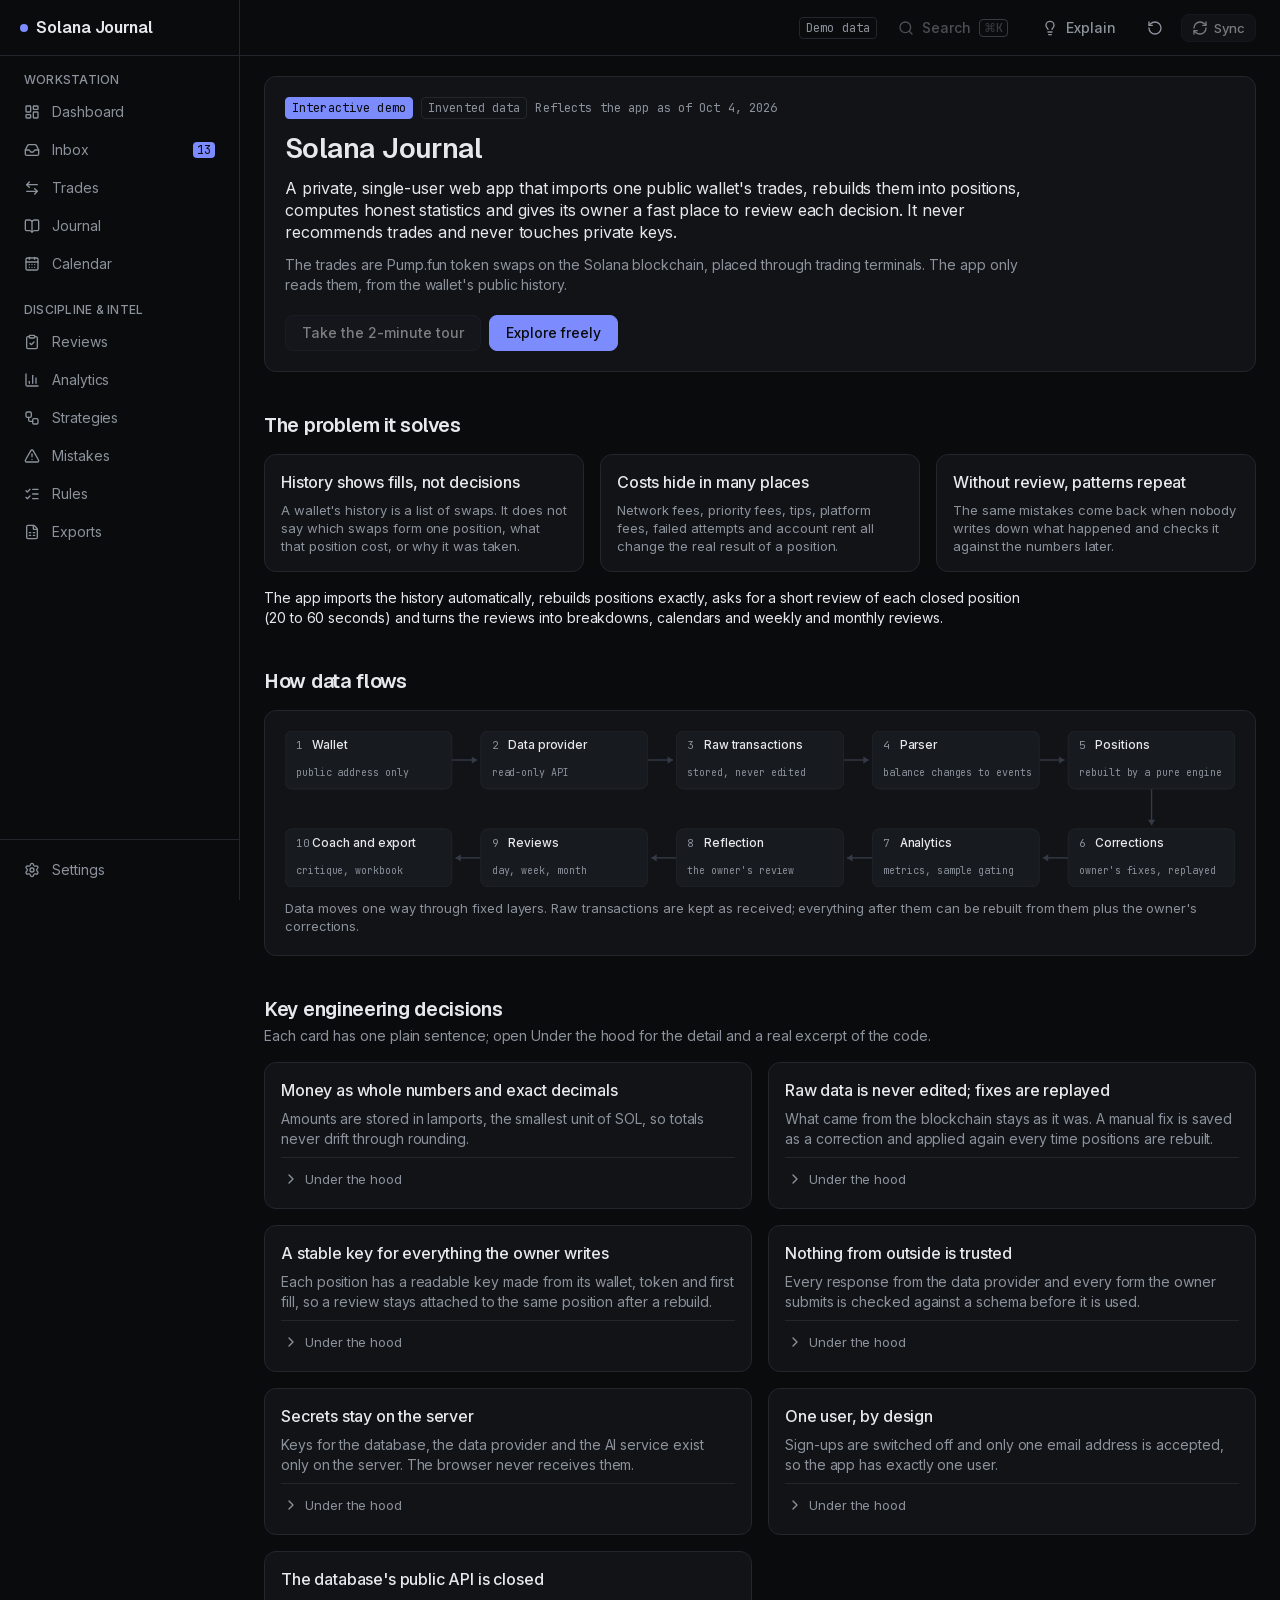
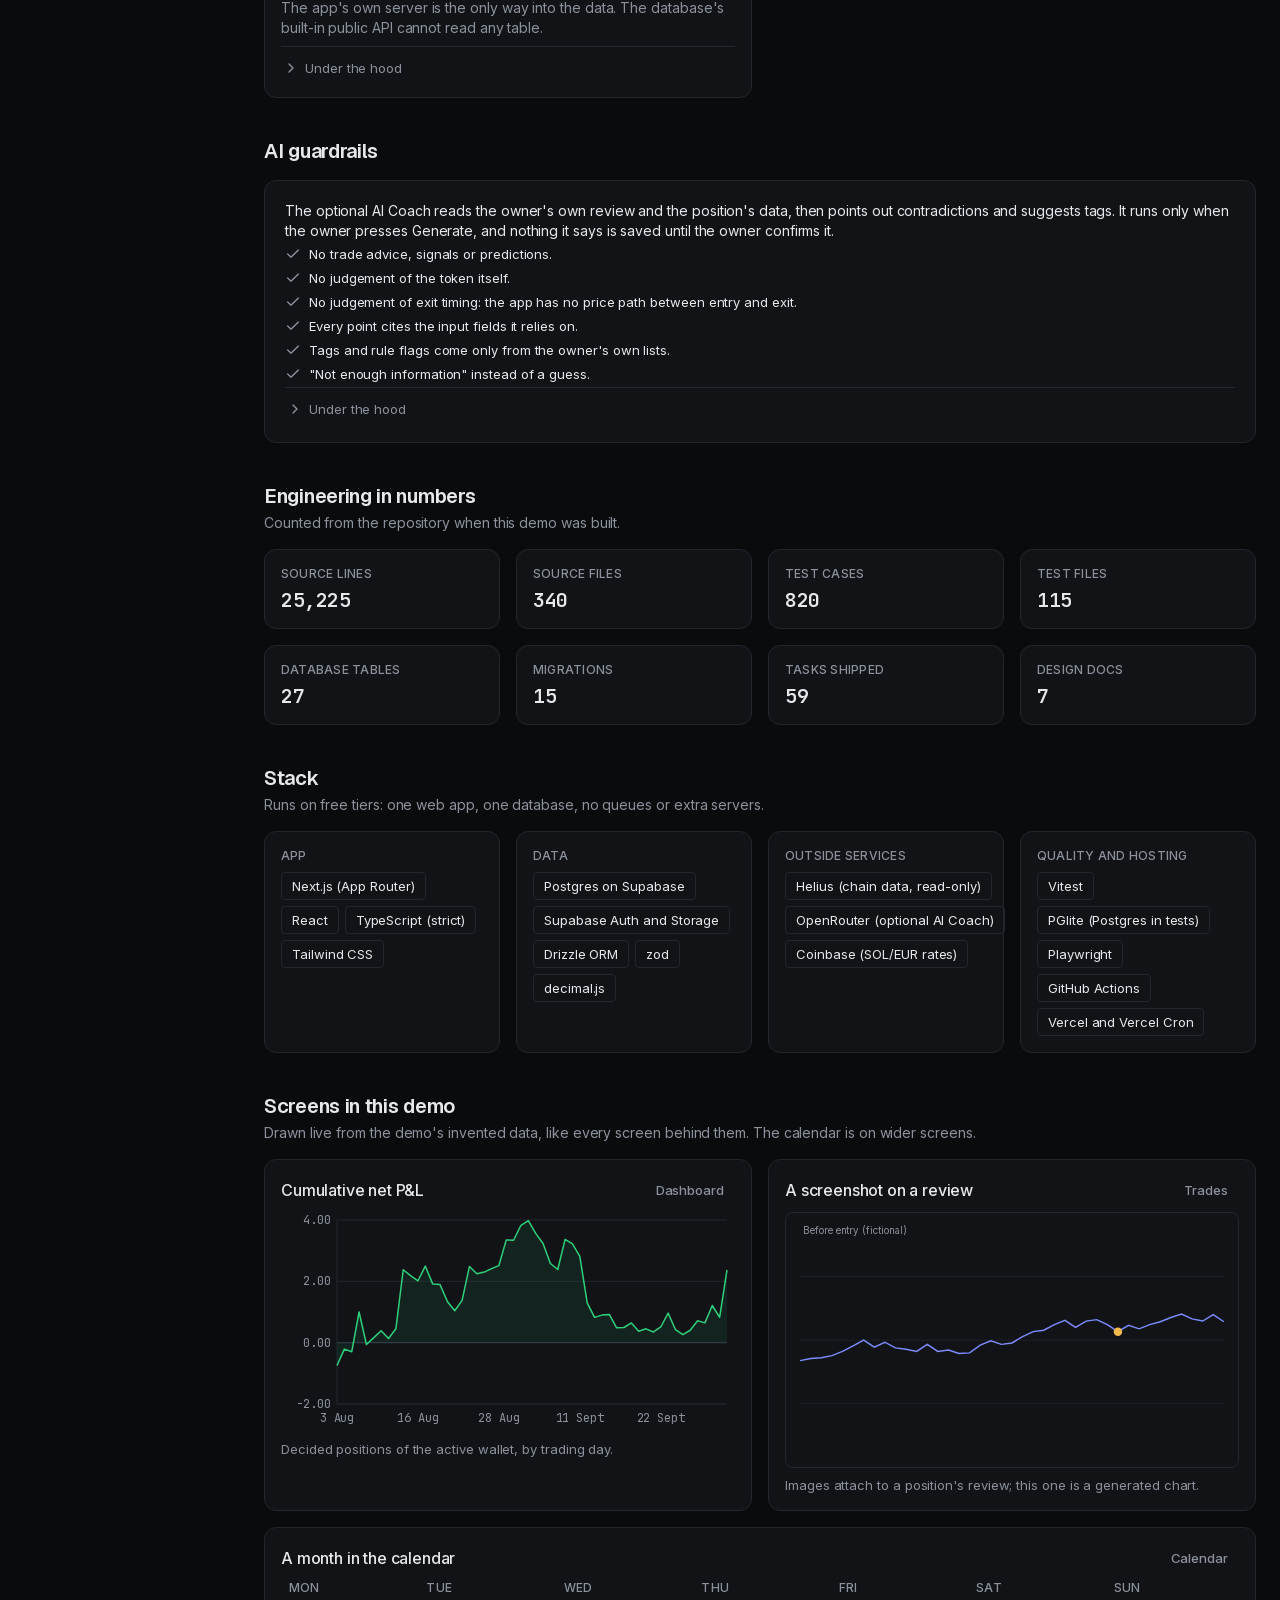
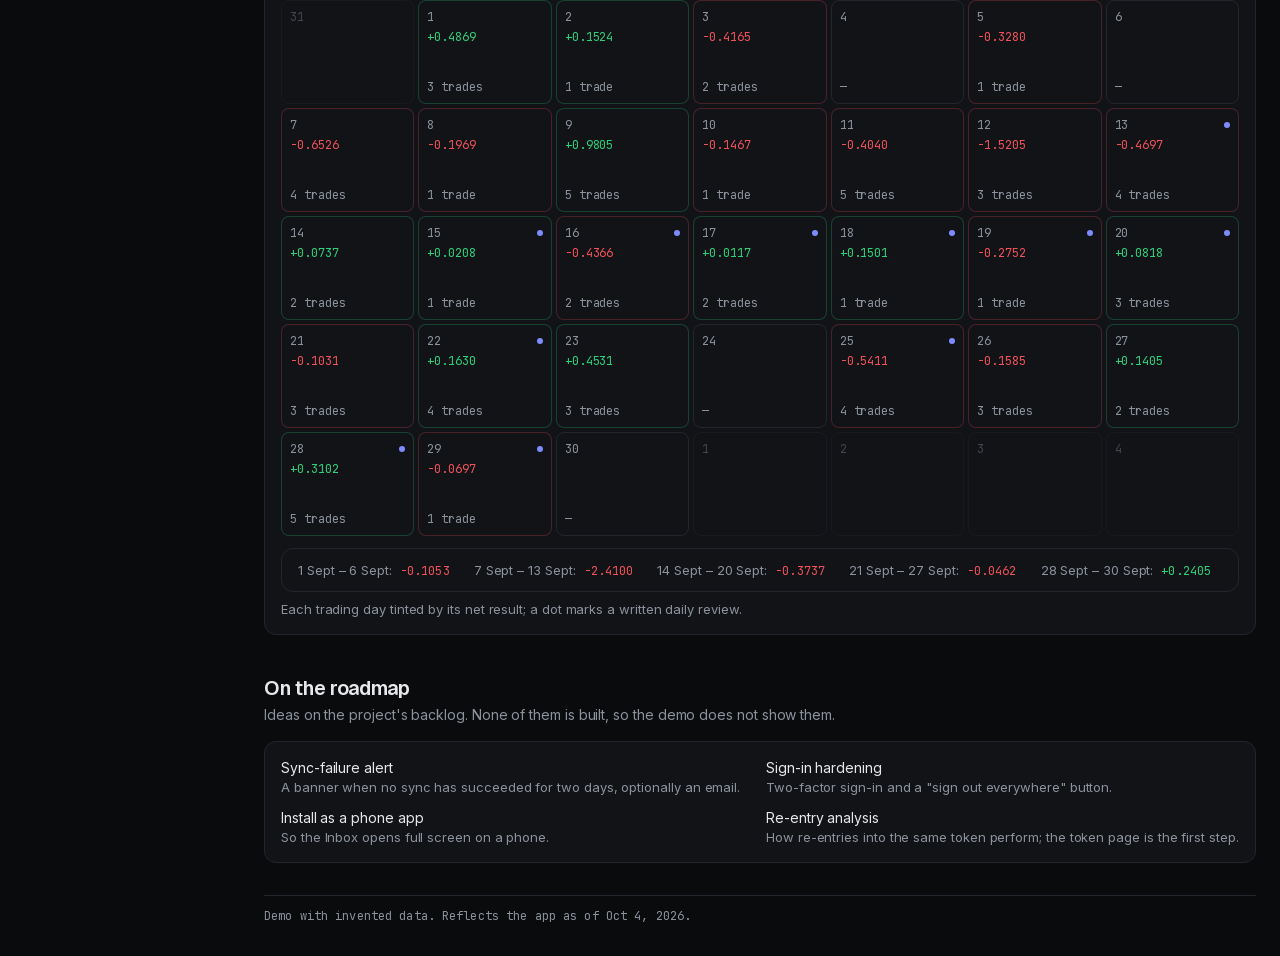
==== TradingJournalshowcase/index.html @ 47619886 "Trading journal showcase added" ====
<!doctype html>
<html lang="en">
  <head>
    <meta charset="utf-8" />
    <meta name="viewport" content="width=device-width, initial-scale=1, viewport-fit=cover" />
    <meta name="robots" content="noindex, nofollow" />
    <meta name="description" content="Interactive demo of a private trading-reflection journal, with invented data." />
    <meta name="color-scheme" content="dark" />
    <title>Solana Journal (demo)</title>
    <link rel="icon" href="data:," />
    <link rel="stylesheet" href="css/tokens.css" />
    <link rel="stylesheet" href="css/base.css" />
    <link rel="stylesheet" href="css/components.css" />
    <link rel="stylesheet" href="css/widgets.css" />
    <link rel="stylesheet" href="css/charts.css" />
    <link rel="stylesheet" href="css/screens.css" />
    <link rel="stylesheet" href="css/explain.css" />
    <link rel="stylesheet" href="css/trading.css" />
    <link rel="stylesheet" href="css/reflection.css" />
    <link rel="stylesheet" href="css/periods.css" />
    <script defer src="js/meta.js"></script>
    <script defer src="js/data.js"></script>
    <script defer src="js/stats.js"></script>
    <script defer src="js/core/icons.js"></script>
    <script defer src="js/core/dom.js"></script>
    <script defer src="js/core/format.js"></script>
    <script defer src="js/core/engine.js"></script>
    <script defer src="js/core/replay.js"></script>
    <script defer src="js/core/metrics.js"></script>
    <script defer src="js/core/periods.js"></script>
    <script defer src="js/core/store.js"></script>
    <script defer src="js/core/store-actions.js"></script>
    <script defer src="js/core/coach.js"></script>
    <script defer src="js/core/reflection.js"></script>
    <script defer src="js/core/fiat.js"></script>
    <script defer src="js/core/analytics.js"></script>
    <script defer src="js/core/trade-list.js"></script>
    <script defer src="js/core/calendar.js"></script>
    <script defer src="js/core/critiques.js"></script>
    <script defer src="js/core/widgets.js"></script>
    <script defer src="js/core/overlay.js"></script>
    <script defer src="js/core/lightbox.js"></script>
    <script defer src="js/core/charts.js"></script>
    <script defer src="js/core/grids.js"></script>
    <script defer src="js/core/sim.js"></script>
    <script defer src="js/explain/engine.js"></script>
    <script defer src="js/explain/markers.js"></script>
    <script defer src="js/explain/callouts/overview.js"></script>
    <script defer src="js/explain/callouts/kit.js"></script>
    <script defer src="js/explain/callouts/dashboard.js"></script>
    <script defer src="js/explain/callouts/trades.js"></script>
    <script defer src="js/explain/callouts/trade-detail.js"></script>
    <script defer src="js/explain/callouts/token.js"></script>
    <script defer src="js/explain/callouts/inbox.js"></script>
    <script defer src="js/explain/callouts/reflection.js"></script>
    <script defer src="js/explain/callouts/coach.js"></script>
    <script defer src="js/explain/callouts/calendar.js"></script>
    <script defer src="js/explain/callouts/journal.js"></script>
    <script defer src="js/explain/callouts/reviews.js"></script>
    <script defer src="js/core/shell.js"></script>
    <script defer src="js/screens/overview-content.js"></script>
    <script defer src="js/screens/overview.js"></script>
    <script defer src="js/screens/kit.js"></script>
    <script defer src="js/screens/trade-table.js"></script>
    <script defer src="js/screens/dashboard.js"></script>
    <script defer src="js/screens/trades.js"></script>
    <script defer src="js/screens/trade-corrections.js"></script>
    <script defer src="js/screens/trade-detail.js"></script>
    <script defer src="js/screens/token.js"></script>
    <script defer src="js/screens/review-form.js"></script>
    <script defer src="js/screens/full-reflection.js"></script>
    <script defer src="js/screens/screenshots.js"></script>
    <script defer src="js/screens/coach-panel.js"></script>
    <script defer src="js/screens/inbox.js"></script>
    <script defer src="js/screens/critique-panel.js"></script>
    <script defer src="js/screens/day-detail.js"></script>
    <script defer src="js/screens/calendar.js"></script>
    <script defer src="js/screens/journal.js"></script>
    <script defer src="js/screens/review-stats.js"></script>
    <script defer src="js/screens/reviews.js"></script>
    <script defer src="js/core/router.js"></script>
  </head>
  <body>
    <a id="skip-link" class="skip-link" href="#main">Skip to content</a>

    <aside id="sidebar" class="sidebar"></aside>

    <div class="shell-main">
      <header class="topbar">
        <span class="topbar-title">Solana Journal</span>
        <div id="topbar-actions" class="topbar-actions"></div>
      </header>
      <main id="main" class="main" tabindex="-1">
        <div id="view">
          <noscript>
            <p class="text-body-md">This demo needs JavaScript. It runs entirely in your browser and sends nothing anywhere.</p>
          </noscript>
        </div>
        <p id="shell-footer" class="shell-footer text-data-xs"></p>
      </main>
    </div>

    <nav id="bottom-nav" class="bottom-nav" aria-label="Main"></nav>

    <div id="more-sheet" class="sheet-backdrop" hidden>
      <div class="sheet" role="dialog" aria-modal="true" aria-labelledby="more-title">
        <div class="sheet-head">
          <h2 id="more-title" class="text-title-sm">More</h2>
          <button type="button" class="btn btn-ghost btn-icon sheet-close" aria-label="Close">
            <svg class="icon" viewBox="0 0 24 24" aria-hidden="true" focusable="false"><path d="M18 6 6 18" /><path d="m6 6 12 12" /></svg>
          </button>
        </div>
        <ul class="sheet-list"></ul>
      </div>
    </div>
  </body>
</html>
---- TradingJournalshowcase/css/tokens.css ----
/* Design tokens, copied from the app (UI rules §1 and §7). Change them only together with the app. */

@font-face {
  font-family: "Geist";
  font-style: normal;
  font-weight: 100 900;
  font-display: swap;
  src: url("../fonts/geist-latin.woff2") format("woff2");
}
@font-face {
  font-family: "Inter";
  font-style: normal;
  font-weight: 100 900;
  font-display: swap;
  src: url("../fonts/inter-latin.woff2") format("woff2");
}
@font-face {
  font-family: "JetBrains Mono";
  font-style: normal;
  font-weight: 100 800;
  font-display: swap;
  src: url("../fonts/jetbrains-mono-latin.woff2") format("woff2");
}

:root {
  color-scheme: dark;

  /* Colour */
  --bg: #0a0b0d;
  --surface: #111317;
  --raised: #171a1f;
  --raised-hover: #1e2229;
  --line: #22262d;
  --line-strong: #343a46;
  --fg: #e6e8eb;
  --muted: #8b929c;
  --accent: #7c8cff;
  --accent-active: #6a7ae8;
  --on-accent: #0a0b0d;
  --profit: #2fd07b;
  --loss: #f0525b;
  --neutral: #9aa3ae;
  --warning: #f2b84b;

  /* Type families */
  --font-display: "Geist", "Inter", ui-sans-serif, system-ui, sans-serif;
  --font-sans: "Inter", ui-sans-serif, system-ui, sans-serif;
  --font-mono: "JetBrains Mono", ui-monospace, SFMono-Regular, Menlo, monospace;

  /* Layout */
  --gutter: 16px;
  --page: 24px;
  --sidebar: 240px;
  --sidebar-rail: 64px;
  --topbar: 56px;
  --inspector: 380px;
  --content: 1600px;

  /* Radius and elevation */
  --radius-badge: 4px;
  --radius-control: 8px;
  --radius-card: 12px;
  --shadow-float: 0 8px 24px -4px rgb(0 0 0 / 0.6);

  /* Motion (UI rules §7) */
  --duration-fast: 120ms;
  --duration-base: 200ms;
  --duration-slow: 400ms;
  --duration-slower: 600ms;
  --duration-exit: 150ms;
  --duration-flash: 800ms;
  --ease-out: cubic-bezier(0.25, 1, 0.5, 1);
}

/* Type scale: one class per token, same names as the app's utilities. */
.text-headline-lg { font-family: var(--font-display); font-size: 28px; line-height: 34px; letter-spacing: -0.02em; font-weight: 600; }
.text-headline-md { font-family: var(--font-display); font-size: 20px; line-height: 26px; letter-spacing: -0.015em; font-weight: 600; }
.text-title-sm { font-size: 16px; line-height: 22px; letter-spacing: -0.01em; font-weight: 500; }
.text-body-md { font-size: 14px; line-height: 20px; letter-spacing: -0.005em; }
.text-body-sm { font-size: 13px; line-height: 18px; }
.text-label-sm { font-size: 12px; line-height: 16px; letter-spacing: 0.02em; font-weight: 500; text-transform: uppercase; }
.text-data-lg { font-family: var(--font-mono); font-size: 20px; line-height: 24px; letter-spacing: -0.02em; font-weight: 600; }
.text-data-md { font-family: var(--font-mono); font-size: 14px; line-height: 18px; font-weight: 500; }
.text-data-sm { font-family: var(--font-mono); font-size: 13px; line-height: 16px; }
.text-data-xs { font-family: var(--font-mono); font-size: 12px; line-height: 16px; letter-spacing: 0.01em; }
.font-mono { font-family: var(--font-mono); font-variant-numeric: tabular-nums; }

.text-fg { color: var(--fg); }
.text-muted { color: var(--muted); }
.text-profit { color: var(--profit); }
.text-loss { color: var(--loss); }
.text-neutral { color: var(--neutral); }
.text-warning { color: var(--warning); }
.text-accent { color: var(--accent); }

@keyframes fade-in { from { opacity: 0; } }
@keyframes rise-in { from { opacity: 0; transform: translateY(6px); } }
@keyframes sheet-in { from { transform: translateY(100%); } }
@keyframes pop-in { from { opacity: 0; transform: scale(0.98); } }
@keyframes panel-in { from { transform: translateX(100%); } }
@keyframes shimmer { to { transform: translateX(200%); } }

/* The one reduced-motion switch, as in the app: everything ends at once. */
@media (prefers-reduced-motion: reduce) {
  *,
  *::before,
  *::after {
    animation-duration: 0.01ms !important;
    animation-delay: 0s !important;
    animation-iteration-count: 1 !important;
    transition-duration: 0.01ms !important;
    transition-delay: 0s !important;
    scroll-behavior: auto !important;
  }
}
---- TradingJournalshowcase/css/base.css ----
/* Reset, app shell and the few controls the shell itself needs. Screen parts come with the UI kit (components.css). */

*,
*::before,
*::after { box-sizing: border-box; }
html { -webkit-text-size-adjust: 100%; }
body {
  margin: 0;
  min-height: 100vh;
  background: var(--bg);
  color: var(--fg);
  font-family: var(--font-sans);
  font-size: 14px;
  line-height: 20px;
  letter-spacing: -0.005em;
  -webkit-font-smoothing: antialiased;
  -moz-osx-font-smoothing: grayscale;
}
h1, h2, h3, p, ul { margin: 0; }
ul { padding: 0; list-style: none; }
a { color: inherit; text-decoration: none; }
button {
  font: inherit;
  color: inherit;
  background: none;
  border: 0;
  padding: 0;
  cursor: pointer;
}
svg.icon {
  width: 16px;
  height: 16px;
  flex-shrink: 0;
  fill: none;
  stroke: currentColor;
  stroke-width: 2;
  stroke-linecap: round;
  stroke-linejoin: round;
}
.sr-only {
  position: absolute;
  width: 1px;
  height: 1px;
  padding: 0;
  margin: -1px;
  overflow: hidden;
  clip: rect(0, 0, 0, 0);
  white-space: nowrap;
  border: 0;
}
.focus-ring:focus-visible,
a:focus-visible,
button:focus-visible { outline: none; box-shadow: 0 0 0 1px var(--accent); }

/* Skip link */
.skip-link { position: absolute; left: -9999px; z-index: 50; }
.skip-link:focus {
  position: fixed;
  top: 8px;
  left: 8px;
  padding: 8px 12px;
  border-radius: var(--radius-control);
  background: var(--accent);
  color: var(--on-accent);
}

/* Sidebar: hidden on phones, a 64 px icon rail from 768 px, the full 240 px from 1280 px. */
.sidebar {
  position: fixed;
  inset: 0 auto 0 0;
  z-index: 40;
  display: none;
  width: var(--sidebar-rail);
  flex-direction: column;
  border-right: 1px solid var(--line);
  background: var(--bg);
}
.sidebar-brand {
  display: flex;
  height: var(--topbar);
  flex-shrink: 0;
  align-items: center;
  gap: 8px;
  padding: 0 20px;
  border-bottom: 1px solid var(--line);
  font-family: var(--font-display);
  font-size: 16px;
  font-weight: 600;
}
.brand-dot {
  width: 8px;
  height: 8px;
  flex-shrink: 0;
  border-radius: 9999px;
  background: var(--accent);
}
.sidebar-nav {
  display: flex;
  flex: 1;
  flex-direction: column;
  gap: 20px;
  overflow-y: auto;
  padding: 16px 8px;
}
.nav-group { display: flex; flex-direction: column; gap: 2px; }
.nav-group h2 {
  display: none;
  margin-bottom: 4px;
  padding: 0 12px;
  color: var(--muted);
}
.sidebar-foot {
  display: flex;
  flex-direction: column;
  gap: 2px;
  padding: 12px 8px;
  border-top: 1px solid var(--line);
}
.nav-link {
  position: relative;
  display: flex;
  height: 36px;
  align-items: center;
  justify-content: center;
  gap: 12px;
  padding: 0 12px;
  border-radius: var(--radius-control);
  color: var(--muted);
  font-size: 14px;
  transition: color var(--duration-fast) var(--ease-out), background-color var(--duration-fast) var(--ease-out);
}
.nav-link:hover { background: var(--surface); color: var(--fg); }
.nav-link[aria-current="page"] { background: var(--raised); color: var(--fg); }
.nav-link[aria-current="page"]::before {
  content: "";
  position: absolute;
  top: 6px;
  bottom: 6px;
  left: 0;
  width: 2px;
  border-radius: 9999px;
  background: var(--accent);
}
.nav-label,
.sidebar-brand .brand-name { display: none; }
.nav-count {
  position: absolute;
  top: 4px;
  right: 4px;
  padding: 0 4px;
  border-radius: var(--radius-badge);
  background: var(--accent);
  color: var(--on-accent);
  font-family: var(--font-mono);
  font-size: 10px;
  line-height: 16px;
}

/* Main column, top bar and content */
.shell-main { display: flex; min-height: 100vh; flex-direction: column; }
.topbar {
  position: sticky;
  top: 0;
  z-index: 30;
  display: flex;
  height: var(--topbar);
  flex-shrink: 0;
  align-items: center;
  justify-content: space-between;
  gap: 12px;
  padding: 0 16px;
  border-bottom: 1px solid var(--line);
  background: var(--bg);
}
.topbar-title {
  font-family: var(--font-display);
  font-size: 16px;
  font-weight: 600;
  white-space: nowrap;
}
.topbar-actions {
  display: flex;
  align-items: center;
  gap: 8px;
  margin-left: auto;
}
.main {
  width: 100%;
  max-width: var(--content);
  flex: 1;
  margin: 0 auto;
  padding: 20px 16px 96px;
}
.main:focus { outline: none; }
.shell-footer {
  margin-top: 32px;
  padding-top: 12px;
  border-top: 1px solid var(--line);
  color: var(--muted);
}

/* Bottom nav (phones only): four sections and More. */
.bottom-nav {
  position: fixed;
  inset: auto 0 0 0;
  z-index: 40;
  border-top: 1px solid var(--line);
  background: var(--bg);
  padding-bottom: env(safe-area-inset-bottom);
}
.bottom-nav ul { display: flex; }
.bottom-nav li { display: flex; flex: 1; }
.bottom-slot {
  position: relative;
  display: flex;
  min-height: 56px;
  flex: 1;
  flex-direction: column;
  align-items: center;
  justify-content: center;
  gap: 2px;
  color: var(--muted);
  font-family: var(--font-mono);
  font-size: 12px;
  line-height: 16px;
  transition: color var(--duration-fast) var(--ease-out);
}
.bottom-slot svg.icon { width: 20px; height: 20px; }
.bottom-slot[aria-current="page"],
.bottom-slot.is-active { color: var(--accent); }
.bottom-slot[aria-current="page"]::before,
.bottom-slot.is-active::before {
  content: "";
  position: absolute;
  top: -1px;
  left: 50%;
  width: 32px;
  height: 2px;
  margin-left: -16px;
  border-radius: 9999px;
  background: var(--accent);
}
.bottom-icon { position: relative; display: inline-flex; }
.bottom-icon .nav-count { top: -6px; right: -12px; }

@media (min-width: 768px) {
  .sidebar { display: flex; }
  .shell-main { padding-left: var(--sidebar-rail); }
  .topbar { padding: 0 var(--page); }
  .topbar-title,
  .bottom-nav { display: none; }
  .main { padding: 20px var(--page) 32px; }
}
@media (min-width: 1280px) {
  .sidebar { width: var(--sidebar); }
  .shell-main { padding-left: var(--sidebar); }
  .sidebar-nav,
  .sidebar-foot { padding-left: 12px; padding-right: 12px; }
  .nav-group h2,
  .sidebar-brand .brand-name { display: block; }
  .nav-link { justify-content: flex-start; }
  .nav-label { display: inline; flex: 1; }
  .nav-link .nav-count { position: static; font-size: 12px; }
}

/* Phones: the top bar holds the demo badge and five icon buttons at 44 px, so the app name gives way below 480 px. */
@media (max-width: 767px) {
  .topbar-actions { gap: 4px; }
}
@media (max-width: 479px) {
  .topbar-title { display: none; }
}
---- TradingJournalshowcase/css/components.css ----
/* Controls: the vanilla twins of the app's ui components (Button, Card, StatCard, Badge, Chip, GradePicker,
   SegmentedControl, Tabs, CheckRow, Field). Tables, overlays and value displays are in widgets.css. */

/* Buttons: primary / secondary / ghost / danger, sizes md (44 px on phones, 36 px from 768 px) and sm (28 px). */
.btn {
  display: inline-flex;
  flex-shrink: 0;
  align-items: center;
  justify-content: center;
  gap: 8px;
  height: 44px;
  padding: 0 16px;
  border: 1px solid transparent;
  border-radius: var(--radius-control);
  font-size: 14px;
  font-weight: 500;
  white-space: nowrap;
  transition: color var(--duration-fast) var(--ease-out), background-color var(--duration-fast) var(--ease-out),
    border-color var(--duration-fast) var(--ease-out), scale var(--duration-fast) var(--ease-out);
}
.btn:active:not(:disabled) { scale: 0.97; }
.btn:disabled,
.btn[aria-disabled="true"] { opacity: 0.5; cursor: not-allowed; pointer-events: none; transition: none; }
.btn-sm { height: 28px; gap: 6px; padding: 0 10px; font-size: 13px; line-height: 18px; }
.btn-icon { width: 44px; padding: 0; }
.btn-primary { background: var(--accent); border-color: var(--accent); color: var(--on-accent); }
.btn-primary:hover,
.btn-primary:active { background: var(--accent-active); }
.btn-secondary { background: var(--raised); border-color: var(--line); color: var(--fg); }
.btn-secondary:hover { background: var(--raised-hover); border-color: var(--line-strong); }
.btn-ghost { color: var(--muted); }
.btn-ghost:hover { background: var(--surface); color: var(--fg); }
.btn-danger { border-color: rgb(240 82 91 / 0.25); color: var(--loss); }
.btn-danger:hover { background: rgb(240 82 91 / 0.12); }
.btn[aria-pressed="true"] { background: var(--raised); border-color: var(--line-strong); color: var(--fg); }
.kbd {
  padding: 0 4px;
  border: 1px solid currentColor;
  border-radius: var(--radius-badge);
  font-family: var(--font-mono);
  font-size: 12px;
  line-height: 16px;
  opacity: 0.7;
}
.hide-sm { display: none; }
@media (max-width: 767px) {
  .btn-sync { width: 44px; height: 44px; padding: 0; }
}
@media (min-width: 768px) {
  .btn { height: 36px; }
  .btn-sm { height: 28px; }
  .btn-icon { width: 36px; }
  .btn-icon.btn-wide-md { width: auto; padding: 0 12px; }
  .hide-sm { display: inline; }
}

/* Card and its header */
.card { min-width: 0; padding: 16px; border: 1px solid var(--line); border-radius: var(--radius-card); background: var(--surface); }
.card-lg { padding: 20px; }
.card-flush { padding: 0; }
.card-head { display: flex; align-items: flex-start; justify-content: space-between; gap: 12px; margin-bottom: 16px; }
.card-head > div:first-child { min-width: 0; }
.card-title { font-family: var(--font-display); font-size: 20px; line-height: 26px; letter-spacing: -0.015em; font-weight: 600; }
.card-head .text-body-sm { margin-top: 2px; color: var(--muted); }
.card-head-side { display: flex; flex-shrink: 0; align-items: center; gap: 8px; }

/* Stat card */
.stat { padding: 16px; border: 1px solid var(--line); border-radius: var(--radius-card); background: var(--surface); }
.stat-compact { padding: 10px 12px; border: 0; background: none; }
.stat-value { display: flex; align-items: baseline; gap: 4px; margin-top: 6px; }
.stat-value > .font-mono { font-size: 20px; line-height: 24px; letter-spacing: -0.02em; font-weight: 600; }
.stat-hero .stat-value > .font-mono { font-size: 28px; line-height: 34px; }
.stat-compact .stat-value > .font-mono { font-size: 14px; line-height: 18px; letter-spacing: 0; font-weight: 500; }
.stat-delta { margin-top: 4px; }

/* Badges: outcome (WIN / LOSS / BE), meta and status tones, count; status dots. */
.badge {
  display: inline-flex;
  align-items: center;
  gap: 4px;
  padding: 2px 6px;
  border: 1px solid var(--line);
  border-radius: var(--radius-badge);
  color: var(--muted);
  font-family: var(--font-mono);
  font-size: 12px;
  line-height: 16px;
  letter-spacing: 0.01em;
  white-space: nowrap;
}
.badge-upper { text-transform: uppercase; }
.badge-accent { border-color: var(--accent); background: var(--accent); color: var(--on-accent); }
.badge-warning { border-color: rgb(242 184 75 / 0.25); background: rgb(242 184 75 / 0.12); color: var(--warning); }
.badge-loss { border-color: rgb(240 82 91 / 0.25); background: rgb(240 82 91 / 0.12); color: var(--loss); }
.badge-profit { border-color: rgb(47 208 123 / 0.25); background: rgb(47 208 123 / 0.12); color: var(--profit); }
.badge-neutral { border-color: var(--line); background: rgb(154 163 174 / 0.1); color: var(--neutral); }
.grade { font-family: var(--font-mono); font-size: 14px; line-height: 18px; font-weight: 600; }
.status-dot { display: inline-flex; align-items: center; gap: 6px; color: var(--muted); font-size: 13px; line-height: 18px; }
.dot { width: 6px; height: 6px; flex-shrink: 0; border-radius: 9999px; background: var(--muted); }
.dot-accent { background: var(--accent); }
.dot-warning { background: var(--warning); }
.dot-loss { background: var(--loss); }
.dot-profit { background: var(--profit); }

/* Chips: toggle (plain / mistake / strength) and static tags (optionally removable). No press scale. */
.chip,
.tag {
  display: inline-flex;
  align-items: center;
  gap: 6px;
  height: 28px;
  padding: 0 10px;
  border: 1px solid var(--line);
  border-radius: var(--radius-badge);
  font-size: 13px;
  line-height: 18px;
  white-space: nowrap;
  transition: color var(--duration-fast) var(--ease-out), background-color var(--duration-fast) var(--ease-out),
    border-color var(--duration-fast) var(--ease-out);
}
.chip { height: 40px; color: var(--muted); }
.tag { color: var(--fg); }
.chip:hover { border-color: var(--line-strong); color: var(--fg); }
.chip:disabled { opacity: 0.5; transition: none; }
.chip svg.icon,
.tag svg.icon { width: 14px; height: 14px; }
.chip[aria-pressed="true"] { border-color: rgb(124 140 255 / 0.4); background: rgb(124 140 255 / 0.12); color: var(--fg); }
.chip-mistake[aria-pressed="true"],
.tag-mistake { border-color: rgb(240 82 91 / 0.25); background: rgb(240 82 91 / 0.12); color: var(--loss); }
.chip-strength[aria-pressed="true"],
.tag-strength { border-color: rgb(47 208 123 / 0.25); background: rgb(47 208 123 / 0.12); color: var(--profit); }
.tag-remove { display: inline-flex; margin-right: -4px; padding: 2px; border-radius: var(--radius-badge); color: var(--muted); }
.tag-remove:hover { color: var(--fg); }
.chip-row { display: flex; flex-wrap: wrap; gap: 8px; }
@media (min-width: 768px) {
  .chip { height: 28px; }
}

/* Grade picker: A–F squares with a caption from 768 px; presses like a button. */
.grade-picker { display: grid; grid-template-columns: repeat(5, minmax(0, 1fr)); gap: 8px; }
.grade-option {
  display: flex;
  height: 48px;
  flex-direction: column;
  align-items: center;
  justify-content: center;
  border: 1px solid var(--line);
  border-radius: var(--radius-control);
  background: var(--surface);
  transition: color var(--duration-fast) var(--ease-out), background-color var(--duration-fast) var(--ease-out),
    border-color var(--duration-fast) var(--ease-out), scale var(--duration-fast) var(--ease-out);
}
.grade-option:hover { border-color: var(--line-strong); }
.grade-option:active { scale: 0.97; }
.grade-option[aria-pressed="true"] { border-color: var(--accent); background: var(--raised); }
.grade-option .grade { font-size: 20px; line-height: 24px; font-weight: 400; }
.grade-caption { display: none; color: var(--muted); }
.grade-option[aria-pressed="true"] .grade-caption { color: var(--fg); }
@media (min-width: 768px) {
  .grade-option { height: 56px; }
  .grade-caption { display: block; }
}

/* Segmented control (radio group) */
.segmented { position: relative; display: inline-flex; padding: 2px; border: 1px solid var(--line); border-radius: var(--radius-control); background: var(--bg); }
.segment {
  position: relative;
  height: 40px;
  flex: 1;
  padding: 0 12px;
  border-radius: var(--radius-badge);
  color: var(--muted);
  font-family: var(--font-mono);
  font-size: 12px;
  line-height: 16px;
  white-space: nowrap;
  transition: color var(--duration-fast) var(--ease-out), background-color var(--duration-fast) var(--ease-out);
}
.segment:hover,
.segment[aria-checked="true"] { color: var(--fg); }
.segment[aria-checked="true"] { background: var(--raised); }
.segmented-sm .segment { height: 24px; }
@media (min-width: 768px) {
  .segment { height: 28px; }
}

/* Underline tabs */
.tablist { display: flex; gap: 16px; overflow-x: auto; border-bottom: 1px solid var(--line); }
.tab {
  display: flex;
  height: 40px;
  align-items: center;
  margin-bottom: -1px;
  border-bottom: 2px solid transparent;
  color: var(--muted);
  white-space: nowrap;
  transition: color var(--duration-fast) var(--ease-out), border-color var(--duration-fast) var(--ease-out);
}
.tab:hover { color: var(--fg); }
.tab[aria-selected="true"],
.tab[aria-current="page"] { border-bottom-color: var(--accent); color: var(--fg); }
.tabpanel { padding-top: 16px; }

/* Checklist row (a rule): box on the right; an unchecked alert row is tinted loss. */
.check-row {
  display: flex;
  width: 100%;
  min-height: 44px;
  align-items: center;
  gap: 12px;
  padding: 8px 12px;
  border: 1px solid var(--line);
  border-radius: var(--radius-control);
  background: var(--surface);
  color: var(--fg);
  text-align: left;
  transition: color var(--duration-fast) var(--ease-out), background-color var(--duration-fast) var(--ease-out),
    border-color var(--duration-fast) var(--ease-out);
}
.check-row:hover { border-color: var(--line-strong); }
.check-row > .check-label { flex: 1; }
.check-row.is-broken { border-color: rgb(240 82 91 / 0.25); background: rgb(240 82 91 / 0.08); color: var(--loss); }
.check-box {
  display: inline-flex;
  width: 16px;
  height: 16px;
  flex-shrink: 0;
  align-items: center;
  justify-content: center;
  border: 1px solid var(--line-strong);
  border-radius: var(--radius-badge);
}
.check-box svg.icon { width: 12px; height: 12px; stroke-width: 3; }
.is-broken .check-box { border-color: rgb(240 82 91 / 0.4); }
[aria-checked="true"] > .check-box { border-color: var(--accent); background: var(--accent); color: var(--on-accent); }

/* Fields: label above, 44 px (36 px from 768 px) controls, hint or error below. */
.field { display: flex; flex-direction: column; gap: 6px; min-width: 0; }
.field-label { color: var(--muted); }
.field-control { position: relative; }
.field-control > svg.icon { position: absolute; top: 50%; pointer-events: none; color: var(--muted); transform: translateY(-50%); }
.field-control > .field-search-icon { left: 12px; }
.field-control > .field-chevron { right: 12px; }
.input {
  display: block;
  width: 100%;
  height: 44px;
  padding: 0 12px;
  border: 1px solid var(--line);
  border-radius: var(--radius-control);
  background: var(--surface);
  color: var(--fg);
  font: inherit;
  outline: none;
  transition: background-color var(--duration-fast) var(--ease-out), border-color var(--duration-fast) var(--ease-out);
}
.input::placeholder { color: var(--muted); opacity: 1; }
.input:focus { border-color: var(--accent); background: var(--raised); }
.input:disabled { opacity: 0.5; }
.input[aria-invalid="true"] { border-color: var(--loss); }
.input-search { padding-left: 36px; }
.input-search::-webkit-search-cancel-button { display: none; }
select.input { padding-right: 36px; appearance: none; -webkit-appearance: none; }
textarea.input { height: auto; padding: 8px 12px; resize: vertical; }
.field-error { color: var(--loss); }
@media (min-width: 768px) {
  .input { height: 36px; }
  textarea.input { height: auto; }
}
---- TradingJournalshowcase/css/widgets.css ----
/* Data and feedback parts: DataTable + Pagination, overlays (Modal, Drawer, bottom sheet, Toast), EmptyState,
   Skeleton, Progress, Address, TokenAvatar and the SOL / EUR / P&L value displays. */

/* Data table: 40 px rows, sticky canvas header, numbers right-aligned mono. Phones get row cards when given. */
.table-wrap { overflow-x: auto; border: 1px solid var(--line); border-radius: var(--radius-control); background: var(--surface); }
.table { width: 100%; border-collapse: collapse; font-size: 13px; line-height: 18px; }
.table thead { position: sticky; top: 0; z-index: 10; background: var(--bg); }
.table th {
  height: 40px;
  padding: 0 12px;
  color: var(--muted);
  font-size: 12px;
  line-height: 16px;
  letter-spacing: 0.02em;
  font-weight: 500;
  text-align: left;
  text-transform: uppercase;
  white-space: nowrap;
}
.table tr { height: 40px; border-bottom: 1px solid var(--line); transition: background-color var(--duration-fast) var(--ease-out); }
.table tbody tr:last-child { border-bottom: 0; }
.table tbody tr:hover,
.table tbody tr.is-highlight { background: var(--raised); }
.table td { padding: 8px 12px; color: var(--fg); white-space: nowrap; }
.table .num { font-family: var(--font-mono); font-size: 13px; line-height: 16px; font-variant-numeric: tabular-nums; }
.table .align-right { text-align: right; }
.table .align-center { text-align: center; }
.sort-button { display: inline-flex; align-items: center; gap: 4px; font: inherit; letter-spacing: inherit; text-transform: inherit; }
.sort-button:hover { color: var(--fg); }
.sort-button svg.icon { width: 14px; height: 14px; }
.sort-button .is-unsorted { opacity: 0.5; }
.row-cards { display: flex; flex-direction: column; gap: 8px; }
.row-cards > li { padding: 12px; border: 1px solid var(--line); border-radius: var(--radius-card); background: var(--surface); }
.has-cards { display: none; }
@media (min-width: 768px) {
  .has-cards { display: block; }
  .row-cards { display: none; }
}

/* Pagination */
.pagination { display: flex; flex-wrap: wrap; align-items: center; justify-content: space-between; gap: 12px; }
.pagination ul { display: flex; align-items: center; gap: 4px; }
.pagination .btn { width: 44px; height: 44px; padding: 0; font-family: var(--font-mono); font-size: 12px; }
.page-gap { padding: 0 4px; color: var(--muted); }
@media (min-width: 768px) {
  .pagination .btn { width: 28px; height: 28px; }
}

/* Overlays: Modal (sheet on phones, centred pop from 768 px) and Drawer (sheet on phones, right panel from 768 px).
   They open at once with data-state="open"; on close they stay for the 150 ms exit with data-state="closed". */
.overlay { position: fixed; inset: 0; z-index: 50; display: flex; align-items: flex-end; justify-content: center; }
.overlay-drawer { justify-content: flex-end; }
.overlay[data-state="closed"] { pointer-events: none; }
.overlay-backdrop { position: absolute; inset: 0; background: rgb(10 11 13 / 0.7); animation: fade-in var(--duration-base) var(--ease-out) backwards; }
.overlay-panel {
  position: relative;
  display: flex;
  width: 100%;
  max-height: 90vh;
  flex-direction: column;
  border: 1px solid var(--line);
  border-radius: var(--radius-card) var(--radius-card) 0 0;
  background: var(--raised);
  box-shadow: var(--shadow-float);
  outline: none;
  animation: sheet-in var(--duration-base) var(--ease-out) backwards;
}
.overlay-drawer .overlay-panel { max-height: 85vh; }
.overlay[data-state="closed"] .overlay-backdrop { animation: fade-in var(--duration-exit) var(--ease-out) reverse both; }
.overlay[data-state="closed"] .overlay-panel { animation: sheet-in var(--duration-exit) var(--ease-out) reverse both; }
.overlay-head { display: flex; align-items: flex-start; justify-content: space-between; gap: 12px; padding: 16px 20px; border-bottom: 1px solid var(--line); }
.overlay-head .text-body-sm { margin-top: 2px; color: var(--muted); }
.overlay-head .btn { margin: -4px -8px 0 0; }
.overlay-body { flex: 1; overflow-y: auto; padding: 16px 20px; }
.overlay-foot { display: flex; justify-content: flex-end; gap: 8px; padding: 12px 20px; border-top: 1px solid var(--line); }
@media (min-width: 768px) {
  .overlay-modal { align-items: center; padding: 24px; }
  .overlay-modal .overlay-panel { max-width: 512px; border-radius: var(--radius-card); animation-name: pop-in; }
  .overlay-modal[data-state="closed"] .overlay-panel { animation-name: pop-in; }
  .overlay-drawer { align-items: stretch; }
  .overlay-drawer .overlay-panel { width: var(--inspector); max-height: none; border-radius: var(--radius-card) 0 0 var(--radius-card); animation-name: panel-in; }
  .overlay-drawer[data-state="closed"] .overlay-panel { animation-name: panel-in; }
}

/* The shell's More menu: a bottom sheet on phones. */
.sheet-backdrop {
  position: fixed;
  inset: 0;
  z-index: 60;
  display: flex;
  align-items: flex-end;
  background: rgb(0 0 0 / 0.6);
  animation: fade-in var(--duration-base) var(--ease-out) backwards;
}
.sheet-backdrop[hidden] { display: none; }
.sheet {
  width: 100%;
  max-height: 85vh;
  overflow-y: auto;
  padding: 16px;
  padding-bottom: calc(16px + env(safe-area-inset-bottom));
  border: 1px solid var(--line);
  border-radius: var(--radius-card) var(--radius-card) 0 0;
  background: var(--raised);
  box-shadow: var(--shadow-float);
  animation: sheet-in var(--duration-base) var(--ease-out) backwards;
}
.sheet-head { display: flex; align-items: center; justify-content: space-between; margin-bottom: 12px; }
.sheet-list { display: flex; flex-direction: column; gap: 4px; }
.sheet-list .btn { width: 100%; justify-content: flex-start; }
.sheet-list .btn[aria-current="page"] { background: var(--surface); color: var(--fg); }

/* Toasts: bottom right (above the bottom nav on phones), at most three open. */
.toasts { position: fixed; right: 16px; bottom: 80px; left: 16px; z-index: 60; display: flex; flex-direction: column; align-items: flex-end; gap: 8px; pointer-events: none; }
.toast {
  display: flex;
  width: 100%;
  max-width: 384px;
  align-items: flex-start;
  gap: 12px;
  padding: 12px;
  border: 1px solid var(--line);
  border-radius: var(--radius-card);
  background: var(--raised);
  box-shadow: var(--shadow-float);
  pointer-events: auto;
  animation: rise-in var(--duration-base) var(--ease-out) both;
}
.toast[data-state="closed"] { pointer-events: none; animation: fade-in var(--duration-exit) var(--ease-out) reverse both; }
.toast > svg.icon { margin-top: 2px; }
.toast-text { min-width: 0; flex: 1; }
.toast-text .text-body-sm { margin-top: 2px; color: var(--muted); }
.icon-button-sm { display: inline-flex; padding: 2px; border-radius: var(--radius-badge); color: var(--muted); }
.icon-button-sm:hover { color: var(--fg); }
@media (min-width: 768px) {
  .toasts { right: 24px; bottom: 24px; left: auto; }
}

/* Empty state and skeleton */
.empty { display: flex; flex-direction: column; align-items: center; gap: 8px; padding: 40px 24px; border: 1px dashed var(--line); border-radius: var(--radius-card); text-align: center; }
.empty > svg.icon { width: 24px; height: 24px; color: var(--muted); }
.empty .text-body-sm { max-width: 384px; color: var(--muted); }
.empty-action { margin-top: 8px; }
.skeleton { position: relative; height: 40px; overflow: hidden; border-radius: var(--radius-control); background: var(--raised); }
.skeleton::after {
  content: "";
  position: absolute;
  inset: 0;
  background: linear-gradient(to right, transparent, var(--raised-hover), transparent);
  transform: translateX(-100%);
  animation: shimmer 1.6s linear infinite;
}
.skeleton-stack { display: flex; flex-direction: column; gap: 8px; }

/* Progress: 6 px bar; the fill scales (transform), it never changes width. */
.progress { width: 100%; height: 6px; overflow: hidden; border-radius: 9999px; background: var(--raised); }
.progress-fill { height: 100%; background: var(--accent); transform-origin: left; transition: transform var(--duration-base) var(--ease-out); }
.progress-profit .progress-fill { background: var(--profit); }
.progress-loss .progress-fill { background: var(--loss); }

/* Address, token avatar */
.address { display: inline-flex; min-width: 0; align-items: center; gap: 4px; color: var(--muted); font-family: var(--font-mono); font-size: 12px; line-height: 16px; }
.address-full { word-break: break-all; }
.address-button { display: inline-flex; width: 24px; height: 24px; align-items: center; justify-content: center; border-radius: var(--radius-badge); color: var(--muted); }
.address-button:hover { color: var(--fg); }
.address-button svg.icon { width: 14px; height: 14px; }
.avatar {
  display: inline-flex;
  width: 32px;
  height: 32px;
  flex-shrink: 0;
  align-items: center;
  justify-content: center;
  border: 1px solid var(--line);
  border-radius: var(--radius-control);
  background: var(--raised);
  color: var(--fg);
  font-family: var(--font-mono);
  font-size: 12px;
  line-height: 16px;
}
.avatar-lg { width: 40px; height: 40px; font-size: 14px; line-height: 18px; }
.avatar-win { border-color: rgb(47 208 123 / 0.4); }
.avatar-loss { border-color: rgb(240 82 91 / 0.4); }
.avatar-breakeven { border-color: var(--line-strong); }

/* SOL mark, SOL amount, P&L value and the EUR line under it */
.sol-icon { display: inline-flex; align-items: center; color: var(--muted); }
.sol-icon.is-inherit { color: inherit; }
.sol-icon svg { width: auto; height: 0.72em; flex-shrink: 0; fill: currentColor; }
.sol-amount { display: inline-flex; align-items: baseline; gap: 4px; white-space: nowrap; }
.pnl { font-family: var(--font-mono); font-variant-numeric: tabular-nums; white-space: nowrap; }
.pnl .sol-icon { margin-left: 4px; opacity: 0.8; }
.pnl-unit { margin-left: 4px; font-size: 0.85em; opacity: 0.8; }
.fiat-sub { display: block; font-family: var(--font-mono); font-size: 12px; line-height: 16px; white-space: nowrap; }
.fiat-sub:not(.is-toned) { color: var(--muted); }
.fiat-sub.is-toned { opacity: 0.8; }
---- TradingJournalshowcase/css/charts.css ----
/* Charts (SVG, from js/core/charts.js) and the CSS-grid heatmap and calendar (js/core/grids.js). */

.chart-figure { position: relative; width: 100%; margin: 0; border-radius: var(--radius-control); }
.chart-figure:focus-visible { outline: none; box-shadow: 0 0 0 1px var(--accent); }
.chart-holder { min-height: 120px; }
.chart { display: block; overflow: visible; }
.chart text { fill: var(--muted); font-family: var(--font-mono); font-size: 12px; font-variant-numeric: tabular-nums; }
.chart-slot .chart-cursor { opacity: 0; }
.chart-slot.is-active .chart-cursor { opacity: 1; }
.chart-tooltip {
  position: absolute;
  top: 0;
  left: 0;
  z-index: 5;
  padding: 8px 10px;
  border: 1px solid var(--line);
  border-radius: var(--radius-control);
  background: var(--raised);
  box-shadow: var(--shadow-float);
  color: var(--fg);
  font-family: var(--font-mono);
  font-size: 12px;
  line-height: 16px;
  white-space: nowrap;
  pointer-events: none;
}
.chart-tooltip[hidden] { display: none; }
.chart-tooltip-label { margin-bottom: 4px; color: var(--muted); }
.chart-empty { padding: 32px 0; text-align: center; }

/* Weekday × two-hour heatmap: five opacity steps per colour; empty = surface; thin cells hatched and dimmed. */
.hm-scroll { position: relative; overflow-x: auto; }
.hm-grid { display: grid; min-width: 640px; gap: 4px; font-family: var(--font-mono); font-size: 12px; line-height: 16px; font-variant-numeric: tabular-nums; }
.hm-row { display: grid; grid-template-columns: 40px repeat(12, minmax(0, 1fr)); gap: 4px; }
.hm-head { color: var(--muted); text-align: center; }
.hm-day { padding-right: 4px; text-align: left; align-self: center; }
.hm-cell {
  display: flex;
  height: 40px;
  align-items: center;
  justify-content: center;
  border: 1px solid var(--line);
  border-radius: var(--radius-badge);
  color: var(--fg);
}
.hm-cell.is-thin {
  background-color: var(--surface);
  background-image: repeating-linear-gradient(45deg, var(--line) 0 1px, transparent 1px 6px);
  color: var(--muted);
  opacity: 0.6;
}
.hm-empty { background: var(--surface); }
.hm-p0 { background: rgb(47 208 123 / 0.1); }
.hm-p1 { background: rgb(47 208 123 / 0.2); }
.hm-p2 { background: rgb(47 208 123 / 0.35); }
.hm-p3 { background: rgb(47 208 123 / 0.5); }
.hm-p4 { background: rgb(47 208 123 / 0.7); }
.hm-l0 { background: rgb(240 82 91 / 0.1); }
.hm-l1 { background: rgb(240 82 91 / 0.2); }
.hm-l2 { background: rgb(240 82 91 / 0.35); }
.hm-l3 { background: rgb(240 82 91 / 0.5); }
.hm-l4 { background: rgb(240 82 91 / 0.7); }
.hm-n0 { background: rgb(154 163 174 / 0.1); }
.hm-n1 { background: rgb(154 163 174 / 0.2); }
.hm-n2 { background: rgb(154 163 174 / 0.35); }
.hm-n3 { background: rgb(154 163 174 / 0.5); }
.hm-n4 { background: rgb(154 163 174 / 0.7); }

/* Calendar month grid (from 768 px) and week list (phones). Tint by |net P&L| in five steps, border /25. */
.cal-desktop { display: none; }
.cal-grid { display: flex; flex-direction: column; gap: 4px; }
.cal-row { display: grid; grid-template-columns: repeat(7, minmax(0, 1fr)); gap: 4px; }
.cal-weekday { padding: 0 8px; color: var(--muted); }
.cal-slot { min-width: 0; }
.cal-cell {
  display: flex;
  width: 100%;
  height: 104px;
  min-width: 0;
  flex-direction: column;
  gap: 4px;
  padding: 8px;
  border: 1px solid var(--line);
  border-radius: var(--radius-control);
  background: var(--surface);
  font-family: var(--font-mono);
  font-size: 12px;
  line-height: 16px;
  text-align: left;
  transition: border-color var(--duration-fast) var(--ease-out);
}
a.cal-cell:hover,
button.cal-cell:hover { border-color: var(--line-strong); }
.cal-cell[aria-current="date"] { border-color: var(--accent); box-shadow: 0 0 0 1px var(--accent); }
.cal-pad { border-color: rgb(34 38 45 / 0.5); background: none; color: var(--muted); opacity: 0.4; }
.cal-cell-top { display: flex; align-items: center; justify-content: space-between; }
.cal-today { padding: 0 4px; border-radius: var(--radius-badge); background: var(--accent); color: var(--on-accent); }
.cal-truncate { overflow: hidden; text-overflow: ellipsis; }
.cal-cell-foot { margin-top: auto; overflow: hidden; text-overflow: ellipsis; white-space: nowrap; }
.cal-profit { border-color: rgb(47 208 123 / 0.25); }
.cal-loss { border-color: rgb(240 82 91 / 0.25); }
.cal-breakeven { border-color: rgb(154 163 174 / 0.25); background: rgb(154 163 174 / 0.1); }
.cal-profit-0 { background: rgb(47 208 123 / 0.08); }
.cal-profit-1 { background: rgb(47 208 123 / 0.15); }
.cal-profit-2 { background: rgb(47 208 123 / 0.25); }
.cal-profit-3 { background: rgb(47 208 123 / 0.35); }
.cal-profit-4 { background: rgb(47 208 123 / 0.5); }
.cal-loss-0 { background: rgb(240 82 91 / 0.08); }
.cal-loss-1 { background: rgb(240 82 91 / 0.15); }
.cal-loss-2 { background: rgb(240 82 91 / 0.25); }
.cal-loss-3 { background: rgb(240 82 91 / 0.35); }
.cal-loss-4 { background: rgb(240 82 91 / 0.5); }
.cal-totals {
  display: flex;
  flex-wrap: wrap;
  gap: 8px 24px;
  margin-top: 12px;
  padding: 12px 16px;
  border: 1px solid var(--line);
  border-radius: var(--radius-card);
  background: var(--surface);
}
.cal-totals li { display: flex; align-items: baseline; gap: 8px; color: var(--muted); font-size: 13px; line-height: 18px; }
.cal-weeks { display: flex; flex-direction: column; gap: 16px; }
.cal-week-head { display: flex; align-items: baseline; justify-content: space-between; margin-bottom: 6px; color: var(--muted); }
.cal-week-head .pnl { text-transform: none; }
.cal-none { padding: 8px 12px; border: 1px dashed var(--line); border-radius: var(--radius-control); color: var(--muted); }
.cal-day-list { display: flex; flex-direction: column; gap: 4px; }
.cal-day {
  display: flex;
  width: 100%;
  min-height: 44px;
  align-items: center;
  gap: 12px;
  padding: 8px 12px;
  border: 1px solid var(--line);
  border-radius: var(--radius-control);
  background: var(--surface);
  text-align: left;
}
.cal-day-name { width: 80px; color: var(--fg); }
.cal-day-side { display: flex; align-items: baseline; gap: 12px; margin-left: auto; }
@media (min-width: 768px) {
  .cal-desktop { display: block; }
  .cal-weeks { display: none; }
}
---- TradingJournalshowcase/css/screens.css ----
/* Screen layouts. SH01 has the page header, the placeholder and the not-found view; later tasks add the screens. */

.page {
  display: flex;
  flex-direction: column;
  gap: 24px;
  animation: rise-in var(--duration-base) var(--ease-out) backwards;
}
.page-header {
  display: flex;
  flex-wrap: wrap;
  align-items: flex-end;
  justify-content: space-between;
  gap: 16px;
}
.page-header h1 {
  color: var(--fg);
}
.page-header h1:focus {
  outline: none;
}
.page-header p {
  margin-top: 4px;
}
.placeholder {
  display: flex;
  flex-direction: column;
  align-items: center;
  gap: 8px;
  padding: 48px 24px;
  border: 1px dashed var(--line-strong);
  border-radius: var(--radius-card);
  background: var(--surface);
  text-align: center;
}
.placeholder svg.icon {
  width: 24px;
  height: 24px;
  color: var(--muted);
}
.placeholder .btn {
  margin-top: 8px;
}

/* Overview (#/) */
.ov { gap: 40px; }
.ov-section { display: flex; flex-direction: column; gap: 16px; }
.ov-section-head { display: flex; flex-direction: column; gap: 4px; max-width: 720px; }
.ov-hero { display: flex; flex-direction: column; gap: 12px; }
.ov-hero h1:focus { outline: none; }
.ov-hero-meta { display: flex; flex-wrap: wrap; align-self: flex-start; align-items: center; gap: 8px; padding-right: 20px; }
.ov-pitch { max-width: 760px; color: var(--fg); font-weight: 400; }
.ov-hero .text-muted { max-width: 760px; }
.ov-actions { display: flex; flex-wrap: wrap; gap: 8px; margin-top: 8px; }
.ov-answer { max-width: 760px; }
.ov-grid { display: grid; gap: var(--gutter); }
.ov-grid > .card { display: flex; flex-direction: column; gap: 8px; }
@media (min-width: 768px) {
  .ov-grid-2, .ov-grid-4 { grid-template-columns: repeat(2, minmax(0, 1fr)); }
  .ov-grid-3 { grid-template-columns: repeat(3, minmax(0, 1fr)); }
}
.ov-grid-stats { grid-template-columns: repeat(2, minmax(0, 1fr)); }
@media (min-width: 1280px) {
  .ov-grid-4, .ov-grid-stats { grid-template-columns: repeat(4, minmax(0, 1fr)); }
}

/* Data-flow diagram: a 5-column snake from 768 px, 2 columns on phones. */
.flow-wide { display: none; }
.flow-narrow { display: block; }
@media (min-width: 768px) {
  .flow-wide { display: block; }
  .flow-narrow { display: none; }
}
.flow-svg { display: block; width: 100%; height: auto; margin-bottom: 12px; }
.flow-node rect { fill: var(--raised); stroke: var(--line); stroke-width: 1; }
.flow-title { fill: var(--fg); font-family: var(--font-sans); font-size: 13px; font-weight: 500; }
.flow-step { fill: var(--muted); font-family: var(--font-mono); font-size: 12px; }
.flow-note { fill: var(--muted); font-family: var(--font-mono); font-size: 11px; }
.flow-edge { stroke: var(--line-strong); stroke-width: 1.5; }
.flow-head { fill: var(--line-strong); }

.ov-rules { display: flex; flex-direction: column; gap: 6px; margin: 4px 0; }
.ov-rules li { display: flex; align-items: flex-start; gap: 8px; }
.ov-rules svg.icon { margin-top: 1px; color: var(--muted); }
.ov-stack-list { display: flex; flex-wrap: wrap; gap: 6px; }
.ov-tile-head { display: flex; align-items: center; justify-content: space-between; gap: 8px; }
/* The calendar tile spans the gallery; on phones its week list would be very long, so the tile is left out there. */
.ov-grid > .ov-tile-wide { display: none; }
@media (min-width: 768px) {
  .ov-grid > .ov-tile-wide { display: flex; grid-column: 1 / -1; }
}
.ov-shot { overflow: hidden; border: 1px solid var(--line); border-radius: var(--radius-control); }
.ov-shot svg { display: block; width: 100%; height: auto; }
.ov-roadmap { display: grid; gap: 12px; }
@media (min-width: 768px) {
  .ov-roadmap { grid-template-columns: repeat(2, minmax(0, 1fr)); }
}

/* #/kit gallery (hidden route, removed in SH13) */
.kit-row { display: flex; flex-wrap: wrap; align-items: flex-start; gap: 12px; }
.kit-stack { display: flex; flex-direction: column; gap: 16px; }
.kit-stack-tight { display: inline-flex; flex-direction: column; gap: 8px; }
.kit-narrow { width: 100%; max-width: 480px; }
.kit-narrow.kit-stack-tight { display: flex; }
.kit-grid { display: grid; width: 100%; gap: 16px; }
.kit-token { display: inline-flex; align-items: center; gap: 8px; }
.kit-card-row { display: flex; align-items: center; justify-content: space-between; }
.kit-strip { display: flex; }
@media (min-width: 768px) {
  .kit-grid-3 { grid-template-columns: repeat(3, minmax(0, 1fr)); }
}
@media (min-width: 1280px) {
  .kit-grid { grid-template-columns: repeat(2, minmax(0, 1fr)); }
  .kit-grid-3 { grid-template-columns: repeat(3, minmax(0, 1fr)); }
}
---- TradingJournalshowcase/css/explain.css ----
/* Explain mode (markers and popover), the shared "Under the hood" disclosure, live notes and simulated progress. */

.main { position: relative; }
.explain-layer { position: absolute; top: 0; left: 0; z-index: 20; width: 0; height: 0; }
.explain-marker {
  position: absolute;
  display: inline-flex;
  width: 22px;
  height: 22px;
  align-items: center;
  justify-content: center;
  border: 0;
  border-radius: 9999px;
  background: var(--accent);
  box-shadow: 0 0 0 2px var(--bg);
  color: var(--on-accent);
  font-family: var(--font-mono);
  font-size: 11px;
  font-weight: 600;
  line-height: 1;
  cursor: pointer;
  animation: pop-in var(--duration-base) var(--ease-out) backwards;
}
.explain-marker:hover, .explain-marker[aria-expanded="true"] { background: var(--accent-active); }
.explain-marker:focus-visible { outline: none; box-shadow: 0 0 0 2px var(--bg), 0 0 0 3px var(--fg); }
.explain-pop {
  position: fixed;
  z-index: 55;
  display: flex;
  width: min(360px, calc(100vw - 16px));
  max-height: calc(100vh - 16px);
  flex-direction: column;
  gap: 10px;
  overflow-y: auto;
  padding: 14px 16px 16px;
  border: 1px solid var(--line-strong);
  border-radius: var(--radius-card);
  background: var(--raised);
  box-shadow: var(--shadow-float);
  outline: none;
  animation: pop-in var(--duration-base) var(--ease-out) backwards;
}
.explain-pop-head { display: flex; align-items: flex-start; justify-content: space-between; gap: 8px; }
.explain-pop-head h2 { padding-top: 4px; }
.explain-pop .hood { margin-top: 0; }

.live-note { display: flex; align-items: flex-start; gap: 8px; color: var(--muted); }
.live-note svg.icon { flex-shrink: 0; margin-top: 2px; color: var(--accent); }
.live-note strong { color: var(--fg); font-weight: 500; }

/* "Under the hood": closed by default, a native <details> so it works with the keyboard. */
.hood { margin-top: auto; border-top: 1px solid var(--line); padding-top: 8px; }
.hood-summary {
  display: inline-flex;
  align-items: center;
  gap: 6px;
  padding: 4px 6px 4px 2px;
  border-radius: var(--radius-badge);
  color: var(--muted);
  cursor: pointer;
  list-style: none;
}
.hood-summary::-webkit-details-marker { display: none; }
.hood-summary:hover { color: var(--fg); }
.hood-summary:focus-visible { outline: none; box-shadow: 0 0 0 1px var(--accent); }
.hood-chevron { transition: transform var(--duration-fast) var(--ease-out); }
.hood[open] .hood-chevron { transform: rotate(90deg); }
.hood-body { display: flex; flex-direction: column; gap: 10px; padding-top: 8px; }
.code { margin: 0; border: 1px solid var(--line); border-radius: var(--radius-control); background: var(--bg); overflow: hidden; }
.code-label { display: block; padding: 6px 10px; border-bottom: 1px solid var(--line); color: var(--muted); }
.code pre { margin: 0; padding: 10px; overflow-x: auto; }
.code code { color: var(--fg); white-space: pre; }
---- TradingJournalshowcase/css/trading.css ----
/* Core trading views (SH06): Dashboard, Trades, Trade detail, Token. Same tokens and spacing as the app. */

.page-tight { gap: 20px; }
/* Wide tables scroll inside their own wrapper instead of widening the page. */
.page > *, .detail-col > * { min-width: 0; max-width: 100%; }
/* Keeps absolutely positioned sr-only text inside the scrolling wrapper. */
.table-wrap { position: relative; }
dl, dd { margin: 0; }
.link-quiet { color: var(--fg); font-weight: 500; border-radius: var(--radius-badge); }
.link-quiet:hover { text-decoration: underline; }
.link-quiet:focus-visible { outline: none; box-shadow: 0 0 0 1px var(--accent); }
.link-under { color: var(--fg); text-decoration: underline; text-decoration-color: var(--line-strong); text-underline-offset: 2px; }
.link-under:hover { text-decoration-color: var(--fg); }
.uppercase { text-transform: uppercase; }
.block { display: block; }
.span-2 { grid-column: span 2 / span 2; }

/* Dashboard */
.dash-primary { display: grid; grid-template-columns: repeat(2, minmax(0, 1fr)); gap: var(--gutter); }
.dash-primary .dash-hero { grid-column: span 2 / span 2; }
.stat-link { display: block; border-radius: var(--radius-card); }
.stat-link > .stat { height: 100%; transition: border-color var(--duration-fast) var(--ease-out); }
.stat-link:hover > .stat { border-color: var(--line-strong); }
.stat-link:focus-visible { outline: none; box-shadow: 0 0 0 1px var(--accent); }
.dash-secondary { display: grid; gap: var(--gutter); }
.stat-group { padding: 8px 0; }
.stat-group-title { padding: 4px 12px 0; }
.stat-group-grid { display: grid; grid-template-columns: repeat(2, minmax(0, 1fr)); }
.dash-charts { display: grid; gap: var(--gutter); }
.chart-card { min-width: 0; }
@media (min-width: 768px) {
  .dash-primary { grid-template-columns: repeat(3, minmax(0, 1fr)); }
  .dash-primary .dash-hero { grid-column: auto; }
  .dash-secondary { grid-template-columns: repeat(2, minmax(0, 1fr)); }
}
@media (min-width: 1280px) {
  .dash-primary { grid-template-columns: repeat(5, minmax(0, 1fr)); }
  .dash-secondary { grid-template-columns: repeat(4, minmax(0, 1fr)); }
  .dash-charts { grid-template-columns: repeat(2, minmax(0, 1fr)); }
}

.health-clear { display: flex; align-items: center; gap: 8px; color: var(--fg); }
.health-list > li { border-bottom: 1px solid var(--line); }
.health-list > li:last-child { border-bottom: 0; }
.health-row { display: flex; align-items: center; gap: 12px; padding: 8px; border-radius: var(--radius-control); }
.health-row:hover { background: var(--raised); }
.health-row:focus-visible { outline: none; box-shadow: 0 0 0 1px var(--accent); }
.health-count { width: 48px; flex-shrink: 0; text-align: right; }
.health-text { display: flex; min-width: 0; flex: 1; flex-direction: column; }
.health-foot { margin-top: 12px; }

/* Trade table cells and phone cards */
.trade-token { display: flex; align-items: center; gap: 12px; }
.trade-token-text { display: flex; flex-direction: column; }
.pnl-stack { display: inline-flex; flex-direction: column; align-items: flex-end; }
.trade-card { display: flex; flex-direction: column; gap: 12px; }
.trade-card-row { display: flex; align-items: flex-start; justify-content: space-between; gap: 12px; }
.trade-card-row.is-baseline { align-items: baseline; }
.trade-card-badges { display: inline-flex; align-items: center; gap: 8px; }
.trade-card-meta { flex-wrap: wrap; align-items: center; gap: 8px; }
.trade-card-action { display: flex; justify-content: flex-end; }
.trade-card .pnl-stack { align-items: flex-start; }

/* Trades: filters and summary strip */
.filter-bar { display: flex; flex-direction: column; gap: 12px; padding: 12px; border: 1px solid var(--line); border-radius: var(--radius-card); background: var(--surface); }
.filter-form { display: grid; grid-template-columns: repeat(2, minmax(0, 1fr)); align-items: end; gap: 12px; }
.filter-form .is-wide { grid-column: span 2 / span 2; }
.filter-active { display: flex; flex-wrap: wrap; align-items: center; gap: 8px; padding-top: 12px; border-top: 1px solid var(--line); }
.filter-chip { display: inline-flex; height: 28px; align-items: center; gap: 6px; padding: 0 10px; border: 1px solid var(--line); border-radius: var(--radius-badge); color: var(--fg); font-size: 13px; }
.filter-chip:hover { border-color: var(--line-strong); }
.filter-chip:focus-visible { outline: none; box-shadow: 0 0 0 1px var(--accent); }
.filter-chip svg.icon { width: 14px; height: 14px; color: var(--muted); }
@media (min-width: 768px) {
  .filter-form { display: flex; flex-wrap: wrap; }
  .filter-form > .field { width: 160px; }
  .filter-form > .field.is-search { width: 256px; }
  .filter-form > .field.is-date { width: 176px; }
  .filter-form > .field.is-short { width: 112px; }
  .filter-form > .field.is-pnl { width: 144px; }
  .filter-form > .field.is-order { width: 208px; }
  .filter-form .is-wide { grid-column: auto; }
}
.summary-strip { display: grid; grid-template-columns: minmax(0, 1fr); }
.summary-strip > * + * { border-top: 1px solid var(--line); }
@media (min-width: 640px) {
  .summary-strip { grid-template-columns: repeat(3, minmax(0, 1fr)); }
  .summary-strip > * + * { border-top: 0; border-left: 1px solid var(--line); }
}

/* Trade detail and token page */
.breadcrumbs { display: flex; flex-wrap: wrap; align-items: center; gap: 8px; color: var(--muted); font-size: 13px; }
.breadcrumbs a { display: inline-flex; align-items: center; gap: 4px; color: var(--muted); }
.breadcrumbs a:hover { color: var(--fg); }
.detail-head { display: flex; flex-wrap: wrap; align-items: flex-start; gap: 16px; }
.detail-title { display: flex; min-width: 0; flex: 1; flex-direction: column; gap: 4px; }
.detail-title-row { display: flex; flex-wrap: wrap; align-items: center; gap: 8px; }
.detail-title h1 { font-family: var(--font-display); font-size: 28px; line-height: 34px; letter-spacing: -0.02em; font-weight: 600; color: var(--fg); }
.detail-title h1:focus { outline: none; }
.detail-actions { margin-top: 16px; }
.detail-status { width: 100%; }
@media (min-width: 640px) {
  .detail-status { width: auto; }
}
.stat-dl { display: grid; grid-template-columns: repeat(2, minmax(0, 1fr)); gap: 16px; margin-top: 20px; padding-top: 16px; border-top: 1px solid var(--line); }
.metric-dl { display: grid; grid-template-columns: repeat(2, minmax(0, 1fr)); gap: 20px 16px; }
.dl-item { display: flex; min-width: 0; flex-direction: column; gap: 4px; }
.dl-item dd { font-family: var(--font-mono); font-size: 14px; line-height: 20px; color: var(--fg); }
.dl-item dd.dl-sub { font-family: var(--font-sans); font-size: 13px; line-height: 18px; color: var(--muted); }
.dl-item .text-data-lg { font-size: 18px; }
@media (min-width: 640px) {
  .stat-dl { grid-template-columns: repeat(5, minmax(0, 1fr)); }
  .metric-dl { grid-template-columns: repeat(3, minmax(0, 1fr)); }
}
.detail-grid { display: grid; align-items: start; gap: 20px; }
.detail-col { display: flex; min-width: 0; flex-direction: column; gap: 20px; }
@media (min-width: 1280px) {
  .detail-grid { grid-template-columns: minmax(0, 7fr) minmax(0, 5fr); }
}
.fee-rows > div { display: flex; align-items: center; justify-content: space-between; gap: 16px; padding: 8px 0; border-bottom: 1px solid var(--line); }
.fee-rows > div.is-total { padding-top: 12px; border-bottom: 0; }
.fee-rows dd { font-family: var(--font-mono); font-size: 13px; text-align: right; }
.fee-rows .is-total dt { font-weight: 500; }
.flag-list > li { display: flex; flex-wrap: wrap; align-items: baseline; gap: 4px 12px; padding: 8px 0; border-bottom: 1px solid var(--line); }
.flag-list > li:last-child { border-bottom: 0; }
.flag-name { margin-left: auto; }
.plain-list { display: flex; flex-direction: column; gap: 6px; color: var(--muted); }
.section-head { display: flex; align-items: baseline; justify-content: space-between; gap: 12px; }
.corr-list > li { display: flex; flex-wrap: wrap; align-items: center; gap: 12px; padding: 12px 0; border-bottom: 1px solid var(--line); }
.corr-list > li:last-child { border-bottom: 0; }
.corr-text { display: flex; min-width: 0; flex: 1; flex-direction: column; }
.corr-dialog { display: flex; flex-direction: column; gap: 12px; }
.corr-options { margin: 0; padding: 0; border: 0; min-width: 0; display: flex; max-height: 288px; flex-direction: column; gap: 4px; overflow-y: auto; }
.corr-option { display: flex; align-items: flex-start; gap: 12px; padding: 8px 12px; border: 1px solid var(--line); border-radius: var(--radius-control); cursor: pointer; }
.corr-option:hover { background: var(--raised); }
.corr-option.is-blocked { cursor: default; opacity: 0.5; }
.corr-option.is-blocked:hover { background: none; }
.corr-option.is-chosen { border-color: var(--accent); }
.corr-option input { margin-top: 4px; accent-color: var(--accent); }
.corr-option-text { display: flex; min-width: 0; flex-direction: column; }
.change { display: inline-flex; align-items: center; gap: 6px; }
.btn-row { display: flex; flex-wrap: wrap; gap: 8px; }
.key-line { word-break: break-all; }

.timeline { margin: 0; padding: 0; list-style: none; }
.timeline > li { display: flex; gap: 16px; }
.timeline-rail { display: flex; flex-direction: column; align-items: center; }
.timeline-dot { width: 12px; height: 12px; flex-shrink: 0; margin-top: 6px; border: 1px solid var(--line-strong); border-radius: 9999px; background: var(--raised); }
.timeline-dot.is-win { background: var(--profit); }
.timeline-dot.is-loss { background: var(--loss); }
.timeline-dot.is-breakeven { background: var(--neutral); }
.timeline-line { width: 1px; flex: 1; margin-top: 4px; background: var(--line); }
.timeline-body { display: flex; min-width: 0; flex: 1; flex-direction: column; gap: 12px; }
.timeline > li:not(:last-child) > .timeline-body { padding-bottom: 24px; }
.timeline-notes { display: flex; flex-direction: column; gap: 12px; }
.timeline-meta { display: flex; flex-wrap: wrap; align-items: center; gap: 8px; }
.timeline-foot { display: flex; flex-wrap: wrap; align-items: flex-end; justify-content: space-between; gap: 12px; }
.timeline-result { display: grid; grid-template-columns: repeat(3, minmax(0, 1fr)); gap: 12px; }
@media (min-width: 640px) {
  .timeline-result { min-width: 288px; }
}
.takeaway { margin: 0; padding-left: 12px; border-left: 2px solid var(--line-strong); color: var(--fg); }
.tag-row { margin: 0; padding: 0; list-style: none; display: flex; flex-wrap: wrap; gap: 6px; }
---- TradingJournalshowcase/css/reflection.css ----
/* Review flows (SH07): Inbox, quick review and full reflection, screenshots and the lightbox, the Coach panel. */

/* Inbox */
.inbox { width: 100%; max-width: 640px; margin: 0 auto; gap: 16px; }
.inbox-title { display: flex; flex-wrap: wrap; align-items: center; gap: 12px; }
.inbox-progress { display: flex; align-items: center; gap: 12px; }
.inbox-progress .progress { flex: 1; }
.inbox-progress > span { white-space: nowrap; }
.inbox-card { display: flex; flex-direction: column; gap: 16px; }
.card-enter { animation: card-enter 150ms var(--ease-out); }
@keyframes card-enter { from { opacity: 0; transform: translateY(4px); } }
.inbox-card-head { display: flex; align-items: flex-start; gap: 12px; }
.inbox-card-title { min-width: 0; flex: 1; }
.inbox-card-title h2 { display: flex; flex-wrap: wrap; align-items: center; gap: 8px; font-family: var(--font-display); }
.inbox-card-title p { margin-top: 2px; }
.inbox-card-numbers { display: flex; flex-wrap: wrap; align-items: flex-end; justify-content: space-between; gap: 16px; }
.inbox-stat { display: flex; flex-direction: column; gap: 4px; }
.inbox-pnl { display: flex; align-items: baseline; gap: 12px; }
.inbox-pnl .text-headline-lg { font-weight: 600; }
.inbox-facts { display: grid; grid-template-columns: repeat(2, minmax(0, 1fr)); gap: 12px; padding-top: 16px; border-top: 1px solid var(--line); }
.inbox-facts > div { display: flex; flex-direction: column; gap: 2px; }
.inbox-card-foot { display: flex; flex-wrap: wrap; align-items: center; justify-content: space-between; gap: 12px; }
.inbox-link { display: inline-flex; min-height: 44px; align-items: center; gap: 4px; }
.inbox-link:hover { color: var(--fg); }
.inbox-undo { display: flex; flex-wrap: wrap; align-items: center; gap: 8px; padding: 8px 12px; border: 1px solid var(--line); border-radius: var(--radius-control); background: var(--surface); }
@media (min-width: 640px) {
  .inbox-facts { grid-template-columns: repeat(4, minmax(0, 1fr)); }
  .inbox-stat.is-end { align-items: flex-end; }
}
@media (min-width: 768px) {
  .inbox-link { min-height: 0; }
}

/* Quick review */
.rv-form { display: flex; flex-direction: column; gap: 24px; }
.rv-group { display: flex; flex-direction: column; gap: 8px; }
.rv-group-head { display: flex; align-items: center; justify-content: space-between; gap: 8px; }
.rv-grid { display: grid; gap: 16px; }
.rv-rules { display: flex; flex-direction: column; gap: 8px; }
.rv-rule { display: flex; flex-direction: column; gap: 4px; }
.rv-suggestion { display: flex; flex-wrap: wrap; align-items: center; gap: 8px; padding: 0 4px; color: var(--warning); }
.rv-suggestion > span { flex: 1; }
.rv-suggestion svg.icon { flex-shrink: 0; }
.rv-add { display: inline-flex; flex-wrap: wrap; align-items: flex-start; gap: 8px; }
.rv-add-input { width: 176px; }
.chip-add { border-style: dashed; }
.segmented-full { display: flex; width: 100%; }
/* The save bar sticks above the bottom nav on phones, as in the app. */
.rv-actions {
  position: sticky;
  bottom: calc(56px + env(safe-area-inset-bottom));
  z-index: 20;
  display: flex;
  flex-direction: column;
  gap: 8px;
  margin: 0 -20px -20px;
  padding: 16px 20px;
  border-top: 1px solid var(--line);
  background: var(--surface);
}
.rv-buttons { display: flex; align-items: center; gap: 12px; }
.rv-buttons > .btn-primary { flex: 1; }
@media (min-width: 640px) {
  .rv-grid { grid-template-columns: repeat(2, minmax(0, 1fr)); }
}
@media (min-width: 768px) {
  .rv-actions { position: static; margin: 0; padding: 16px 0 0; background: transparent; }
  .rv-buttons { justify-content: flex-end; }
  .rv-buttons > .btn-primary { flex: none; }
}

/* Full reflection */
.full { border: 1px solid var(--line); border-radius: var(--radius-control); }
.full-toggle { display: flex; width: 100%; align-items: center; justify-content: space-between; gap: 8px; padding: 10px 12px; border-radius: var(--radius-control); color: var(--fg); text-align: left; }
.full-toggle:hover { background: var(--raised); }
.full-toggle:focus-visible { outline: none; box-shadow: 0 0 0 1px var(--accent); }
.full-toggle-label { display: inline-flex; align-items: center; gap: 8px; }
.full-chevron { color: var(--muted); transition: transform var(--duration-fast) var(--ease-out); }
.full-toggle[aria-expanded="true"] .full-chevron { transform: rotate(90deg); }
.full-body { display: flex; flex-direction: column; gap: 24px; padding: 12px; border-top: 1px solid var(--line); }
.full-body[hidden] { display: none; }
.full-section { display: flex; flex-direction: column; gap: 16px; }
.full-section.is-post { padding-top: 16px; border-top: 1px solid var(--line); }
.full-r { display: grid; grid-template-columns: repeat(2, minmax(0, 1fr)); gap: 16px; padding: 8px 12px; border-radius: var(--radius-control); background: var(--raised); }
.full-r > div { display: flex; flex-direction: column; gap: 2px; }

/* Screenshots */
.shots { display: flex; flex-direction: column; gap: 12px; }
.shot-grid { display: grid; grid-template-columns: repeat(2, minmax(0, 1fr)); gap: 8px; }
.shot-tile { display: flex; height: 96px; flex-direction: column; overflow: hidden; border: 1px solid var(--line); border-radius: var(--radius-control); background: var(--surface); text-align: left; }
.shot-tile:hover { border-color: var(--line-strong); }
.shot-tile:focus-visible { outline: none; box-shadow: 0 0 0 1px var(--accent); }
.shot-thumb { display: flex; min-height: 0; flex: 1; align-items: center; justify-content: center; overflow: hidden; }
.shot-thumb > svg, .shot-thumb > img { width: 100%; height: 100%; object-fit: cover; }
.shot-kind { padding: 4px 8px; border-top: 1px solid var(--line); }
.shot-add { align-items: center; justify-content: center; gap: 4px; border-style: dashed; color: var(--muted); }
.shot-add:hover:not(:disabled) { border-color: var(--accent); color: var(--accent); }
.shot-add:disabled { opacity: 0.5; }
.shot-add svg.icon { width: 20px; height: 20px; }
@media (min-width: 640px) {
  .shot-grid { grid-template-columns: repeat(3, minmax(0, 1fr)); }
}

/* Lightbox */
.lightbox { position: fixed; inset: 0; z-index: 50; display: flex; flex-direction: column; background: rgb(10 11 13 / 0.95); outline: none; animation: fade-in var(--duration-base) var(--ease-out) backwards; }
.lightbox[data-state="closed"] { pointer-events: none; animation: fade-in var(--duration-exit) var(--ease-out) reverse both; }
.lb-bar { display: flex; align-items: center; gap: 12px; padding: 8px 16px; border-bottom: 1px solid var(--line); }
.lb-title { overflow: hidden; text-overflow: ellipsis; white-space: nowrap; }
.lb-counter { flex-shrink: 0; }
.lb-bar-end { display: flex; flex-shrink: 0; align-items: center; gap: 8px; margin-left: auto; }
.lb-message { padding: 8px 16px; border-bottom: 1px solid var(--line); }
.lb-body { position: relative; display: flex; min-height: 0; flex: 1; animation: pop-in var(--duration-base) var(--ease-out) backwards; }
.lb-stage { display: flex; min-width: 0; min-height: 0; flex: 1; }
.lb-scroller { display: flex; min-width: 0; min-height: 0; flex: 1; }
.lb-scroller.is-fit { overflow: hidden; padding: 16px; }
.lb-scroller.is-actual { overflow: auto; }
.lb-image { flex-shrink: 0; border-radius: var(--radius-control); }
.lb-image:focus-visible { outline: none; box-shadow: 0 0 0 1px var(--accent); }
.is-fit .lb-image { display: flex; width: 100%; height: 100%; align-items: center; justify-content: center; cursor: zoom-in; }
.is-actual .lb-image { margin: auto; cursor: grab; }
.is-actual .lb-image:active { cursor: grabbing; }
.is-fit .lb-media { width: auto; max-width: 100%; height: auto; max-height: 100%; }
.is-actual .lb-media { max-width: none; }
.lb-unavailable { display: flex; flex: 1; align-items: center; justify-content: center; }
.lb-prev, .lb-next { position: absolute; top: 50%; transform: translateY(-50%); }
.lb-prev { left: 8px; }
.lb-next { right: 8px; }
.lb-prev[hidden], .lb-next[hidden] { display: none; }

/* Coach panel */
.coach-head { display: flex; align-items: center; justify-content: space-between; gap: 12px; }
.coach-toggle { display: flex; min-height: 44px; align-items: center; gap: 8px; text-align: left; }
.coach-toggle h2 { font-family: var(--font-display); }
.coach-toggle:focus-visible { outline: none; box-shadow: 0 0 0 1px var(--accent); border-radius: var(--radius-badge); }
.coach-chevron { color: var(--muted); transition: transform var(--duration-fast) var(--ease-out); }
.coach-chevron.is-open { transform: rotate(90deg); }
.coach-body { display: flex; flex-direction: column; gap: 16px; margin-top: 16px; }
.coach-pending { display: flex; align-items: center; gap: 8px; }
.spin { animation: spin 1s linear infinite; }
@keyframes spin { to { transform: rotate(360deg); } }
.coach-error { padding: 8px 12px; border: 1px solid rgb(240 82 91 / 0.25); border-radius: var(--radius-control); background: rgb(240 82 91 / 0.08); color: var(--loss); }
.coach-output { display: flex; flex-direction: column; gap: 16px; }
.coach-section { display: flex; flex-direction: column; gap: 8px; }
.coach-items { display: flex; flex-direction: column; gap: 12px; }
.coach-items > li { display: flex; flex-direction: column; gap: 4px; }
.coach-bullets { display: flex; flex-direction: column; gap: 4px; padding-left: 20px; list-style: disc; }
.coach-tag-row { display: flex; flex-wrap: wrap; align-items: center; gap: 8px; }
.coach-fields { word-break: break-all; }
.coach-meta { padding-top: 12px; border-top: 1px solid var(--line); }
@media (min-width: 768px) {
  .coach-toggle { min-height: 0; }
}
---- TradingJournalshowcase/css/periods.css ----
/* Calendar, Journal and Reviews (SH08), with the app's tokens: the same 104 px day cells, five tint steps per colour,
   the 380 px inspector at 1280 px and the reviews' two-column layout. */

.btn-square { width: 44px; padding: 0; }
.btn.is-disabled { opacity: 0.5; cursor: not-allowed; }
.pre-wrap { white-space: pre-wrap; }
/* Relative, so screen-reader-only text inside a scrolled table cannot widen the page. */
.table-scroll { position: relative; overflow-x: auto; }
@media (min-width: 768px) {
  .btn-sm.btn-square { width: 28px; }
}

/* Month summary and review totals: five figures in a row from 768 px. */
.summary-5 { grid-template-columns: repeat(2, minmax(0, 1fr)); }
.summary-5 > * + * { border-top: 0; border-left: 0; }
@media (min-width: 768px) {
  .summary-5 { grid-template-columns: repeat(5, minmax(0, 1fr)); }
  .summary-5 > * + * { border-left: 1px solid var(--line); }
}

/* Calendar */
.cal-nav { display: flex; align-items: center; gap: 8px; }
.cal-nav-month { min-width: 128px; text-align: center; }
.cal-layout { display: grid; gap: var(--gutter); }
.cal-month { min-width: 0; }
.cal-month.move-next { animation: slide-from-right var(--duration-base) var(--ease-out) backwards; }
.cal-month.move-prev { animation: slide-from-left var(--duration-base) var(--ease-out) backwards; }
.cal-month.move-jump { animation: fade-in var(--duration-base) var(--ease-out) backwards; }
@keyframes slide-from-right { from { opacity: 0; transform: translateX(12px); } }
@keyframes slide-from-left { from { opacity: 0; transform: translateX(-12px); } }
.cal-desktop { display: none; }
.cal-table { display: flex; flex-direction: column; gap: 4px; }
.cal-row { display: grid; grid-template-columns: repeat(7, minmax(0, 1fr)); gap: 4px; }
.cal-weekday { padding: 0 8px; }
.cal-slot { min-width: 0; }
.cal-cell {
  display: flex; height: 104px; min-width: 0; flex-direction: column; gap: 4px; padding: 8px;
  border: 1px solid var(--line); border-radius: var(--radius-control); background: var(--surface);
  transition: border-color var(--duration-fast) var(--ease-out);
}
a.cal-cell:hover { border-color: var(--line-strong); }
a.cal-cell:focus-visible { outline: none; box-shadow: 0 0 0 1px var(--accent); }
.cal-cell.is-outside { border-color: rgb(34 38 45 / 0.5); color: var(--muted); opacity: 0.4; }
.cal-cell.is-selected { border-color: var(--accent); box-shadow: 0 0 0 1px var(--accent); }
.cal-cell-head { display: flex; align-items: center; justify-content: space-between; }
.cal-today { padding: 0 4px; border-radius: var(--radius-badge); background: var(--accent); color: var(--on-accent); }
.cal-dot { width: 6px; height: 6px; flex-shrink: 0; border-radius: 999px; background: var(--accent); }
.cal-pnl, .cal-count { overflow: hidden; text-overflow: ellipsis; white-space: nowrap; }
.cal-count { margin-top: auto; }

/* Tint by |net P&L| ÷ the month's largest (steps 0–4); breakeven is one flat grey. */
.cal-profit { border-color: rgb(47 208 123 / 0.25); }
.cal-loss { border-color: rgb(240 82 91 / 0.25); }
.cal-breakeven { border-color: rgb(154 163 174 / 0.25); background: rgb(154 163 174 / 0.1); }
.cal-profit.step-0 { background: rgb(47 208 123 / 0.08); }
.cal-profit.step-1 { background: rgb(47 208 123 / 0.15); }
.cal-profit.step-2 { background: rgb(47 208 123 / 0.25); }
.cal-profit.step-3 { background: rgb(47 208 123 / 0.35); }
.cal-profit.step-4 { background: rgb(47 208 123 / 0.5); }
.cal-loss.step-0 { background: rgb(240 82 91 / 0.08); }
.cal-loss.step-1 { background: rgb(240 82 91 / 0.15); }
.cal-loss.step-2 { background: rgb(240 82 91 / 0.25); }
.cal-loss.step-3 { background: rgb(240 82 91 / 0.35); }
.cal-loss.step-4 { background: rgb(240 82 91 / 0.5); }

.cal-week-totals { display: flex; flex-wrap: wrap; gap: 8px 24px; margin-top: 12px; padding: 12px 16px; border: 1px solid var(--line); border-radius: var(--radius-card); background: var(--surface); }
.cal-week-totals > li { display: flex; align-items: baseline; gap: 8px; }

.cal-phone { display: flex; flex-direction: column; gap: 16px; }
.cal-phone-head { display: flex; align-items: baseline; justify-content: space-between; margin-bottom: 6px; }
.cal-phone-head .pnl { text-transform: none; }
.cal-phone-empty { padding: 8px 12px; border: 1px dashed var(--line); border-radius: var(--radius-control); }
.cal-phone-days { display: flex; flex-direction: column; gap: 4px; }
.cal-phone-day { display: flex; min-height: 44px; align-items: center; gap: 12px; padding: 8px 12px; border: 1px solid var(--line); border-radius: var(--radius-control); background: var(--surface); }
.cal-phone-day:focus-visible { outline: none; box-shadow: 0 0 0 1px var(--accent); }
.cal-phone-day[aria-current="date"] { border-color: var(--accent); }
.cal-phone-label { width: 80px; flex-shrink: 0; }
.cal-phone-side { display: flex; align-items: baseline; gap: 12px; margin-left: auto; }
@media (min-width: 768px) {
  .cal-desktop { display: block; }
  .cal-phone { display: none; }
}

/* Day panel: inline inspector from 1280 px (fades and slides in), the drawer below. */
.cal-inspector { display: none; }
@media (min-width: 1280px) {
  .cal-layout.has-panel { grid-template-columns: minmax(0, 1fr) var(--inspector); align-items: start; }
  .cal-inspector { display: block; border: 1px solid var(--line); border-radius: var(--radius-card); background: var(--surface); animation: slide-from-right var(--duration-base) var(--ease-out) backwards; }
}
.cal-inspector-head { display: flex; align-items: flex-start; justify-content: space-between; gap: 12px; padding: 16px 20px; border-bottom: 1px solid var(--line); }
.cal-inspector-head p { margin-top: 2px; }
.cal-inspector-body { padding: 16px 20px; }
.day-detail { display: flex; flex-direction: column; gap: 20px; }
.day-stats { display: grid; grid-template-columns: repeat(2, minmax(0, 1fr)); gap: 8px; }
.day-stats .stat { padding: 12px; }
.day-section { display: flex; flex-direction: column; gap: 8px; }
.day-trades { display: flex; flex-direction: column; gap: 6px; }
.day-trade { display: flex; align-items: center; gap: 12px; padding: 8px 12px; border: 1px solid var(--line); border-radius: var(--radius-control); background: var(--bg); }
.day-trade:hover { background: var(--raised); }
.day-trade:focus-visible { outline: none; box-shadow: 0 0 0 1px var(--accent); }
.day-trade-text { display: flex; min-width: 0; flex: 1; flex-direction: column; }
.day-trade-side { display: flex; flex-direction: column; align-items: flex-end; gap: 4px; }
.day-divided { padding-top: 16px; border-top: 1px solid var(--line); }
.day-form, .rv-text-form { display: flex; flex-direction: column; gap: 16px; }
.day-form-head { display: flex; align-items: baseline; justify-content: space-between; gap: 8px; }
.day-form .rv-actions, .rv-text-form .rv-actions { position: static; flex-direction: row; align-items: center; justify-content: flex-end; gap: 12px; margin: 0; padding: 0; border: 0; background: transparent; }
.critique { display: flex; flex-direction: column; }
.critique .coach-toggle h3 { font-family: var(--font-display); }

/* Journal */
.journal-feed { display: flex; width: 100%; max-width: 768px; flex-direction: column; gap: var(--gutter); margin: 0 auto; }
.journal-day { display: flex; flex-direction: column; gap: 16px; }
.journal-head { display: flex; flex-wrap: wrap; align-items: baseline; justify-content: space-between; gap: 12px; }
.journal-day-side { display: flex; align-items: baseline; gap: 12px; }
.journal-review { display: flex; flex-direction: column; gap: 12px; }
.journal-meta { display: flex; flex-wrap: wrap; align-items: center; gap: 12px; }
.journal-grade { display: inline-flex; align-items: center; gap: 6px; }
.journal-texts { display: flex; flex-direction: column; gap: 8px; }
.journal-lessons { display: flex; flex-direction: column; gap: 8px; }
.lesson-list { display: flex; flex-direction: column; gap: 8px; }
.lesson { display: flex; flex-direction: column; gap: 4px; padding: 8px 12px; border: 1px solid var(--line); border-radius: var(--radius-control); background: var(--bg); }
.lesson-head { display: flex; flex-wrap: wrap; align-items: center; gap: 12px; }
.lesson-pnl { margin-left: auto; }

/* Reviews */
.rv-title-row { display: flex; flex-wrap: wrap; align-items: center; gap: 12px; }
.rv-actions-row { display: flex; flex-wrap: wrap; align-items: center; gap: 8px; }
.rv-recalc { display: inline-flex; align-items: center; gap: 8px; }
.rv-list-card { width: 100%; max-width: 768px; margin: 0 auto; }
.rv-list-title { margin-bottom: 16px; }
.rv-list { display: flex; flex-direction: column; gap: 8px; }
.rv-list-row { display: flex; flex-wrap: wrap; align-items: center; gap: 4px 16px; padding: 12px 16px; border: 1px solid var(--line); border-radius: var(--radius-control); background: var(--bg); }
.rv-list-row:hover { background: var(--raised); }
.rv-list-row:focus-visible { outline: none; box-shadow: 0 0 0 1px var(--accent); }
.rv-list-name { min-width: 160px; flex: 1; }
.rv-list-pnl { width: 128px; justify-content: flex-end; }
.rv-list-foot { margin-top: 16px; }
.rv-layout { display: grid; align-items: start; gap: var(--gutter); }
.rv-col { display: flex; min-width: 0; flex-direction: column; gap: var(--gutter); }
@media (min-width: 1280px) {
  .rv-layout { grid-template-columns: minmax(0, 1fr) minmax(0, 28rem); }
}
.rv-trades { display: grid; gap: 8px; }
@media (min-width: 768px) {
  .rv-trades { grid-template-columns: repeat(2, minmax(0, 1fr)); }
}
.rv-trade { display: flex; flex-direction: column; gap: 4px; padding: 8px 12px; border: 1px solid var(--line); border-radius: var(--radius-control); background: var(--bg); }
.rv-trade-row { display: flex; flex-wrap: wrap; align-items: center; gap: 12px; }
.rv-trade-side { display: flex; align-items: baseline; gap: 8px; margin-left: auto; }
.rv-fact { display: flex; flex-direction: column; gap: 2px; padding: 8px 0; border-bottom: 1px solid var(--line); }
.rv-fact:last-child { border-bottom: 0; }
.rv-inline { display: flex; flex-wrap: wrap; align-items: baseline; gap: 12px; }
.rv-recurring { display: flex; flex-direction: column; gap: 6px; }
.rv-recurring > li { display: flex; align-items: baseline; justify-content: space-between; gap: 12px; }
.rv-compare { width: 100%; min-width: 22rem; border-collapse: collapse; }
.rv-compare thead th { padding-bottom: 8px; border-bottom: 1px solid var(--line); font-family: var(--font-sans); font-weight: 500; text-align: right; }
.rv-compare thead th:first-child { text-align: left; }
.rv-compare tbody tr { border-bottom: 1px solid var(--line); }
.rv-compare tbody tr:last-child { border-bottom: 0; }
.rv-compare tbody th { padding: 8px 12px 8px 0; font-family: var(--font-sans); font-weight: 500; text-align: left; }
.rv-compare td { padding: 8px 0 8px 12px; text-align: right; }
.rv-compare td .pnl { justify-content: flex-end; }
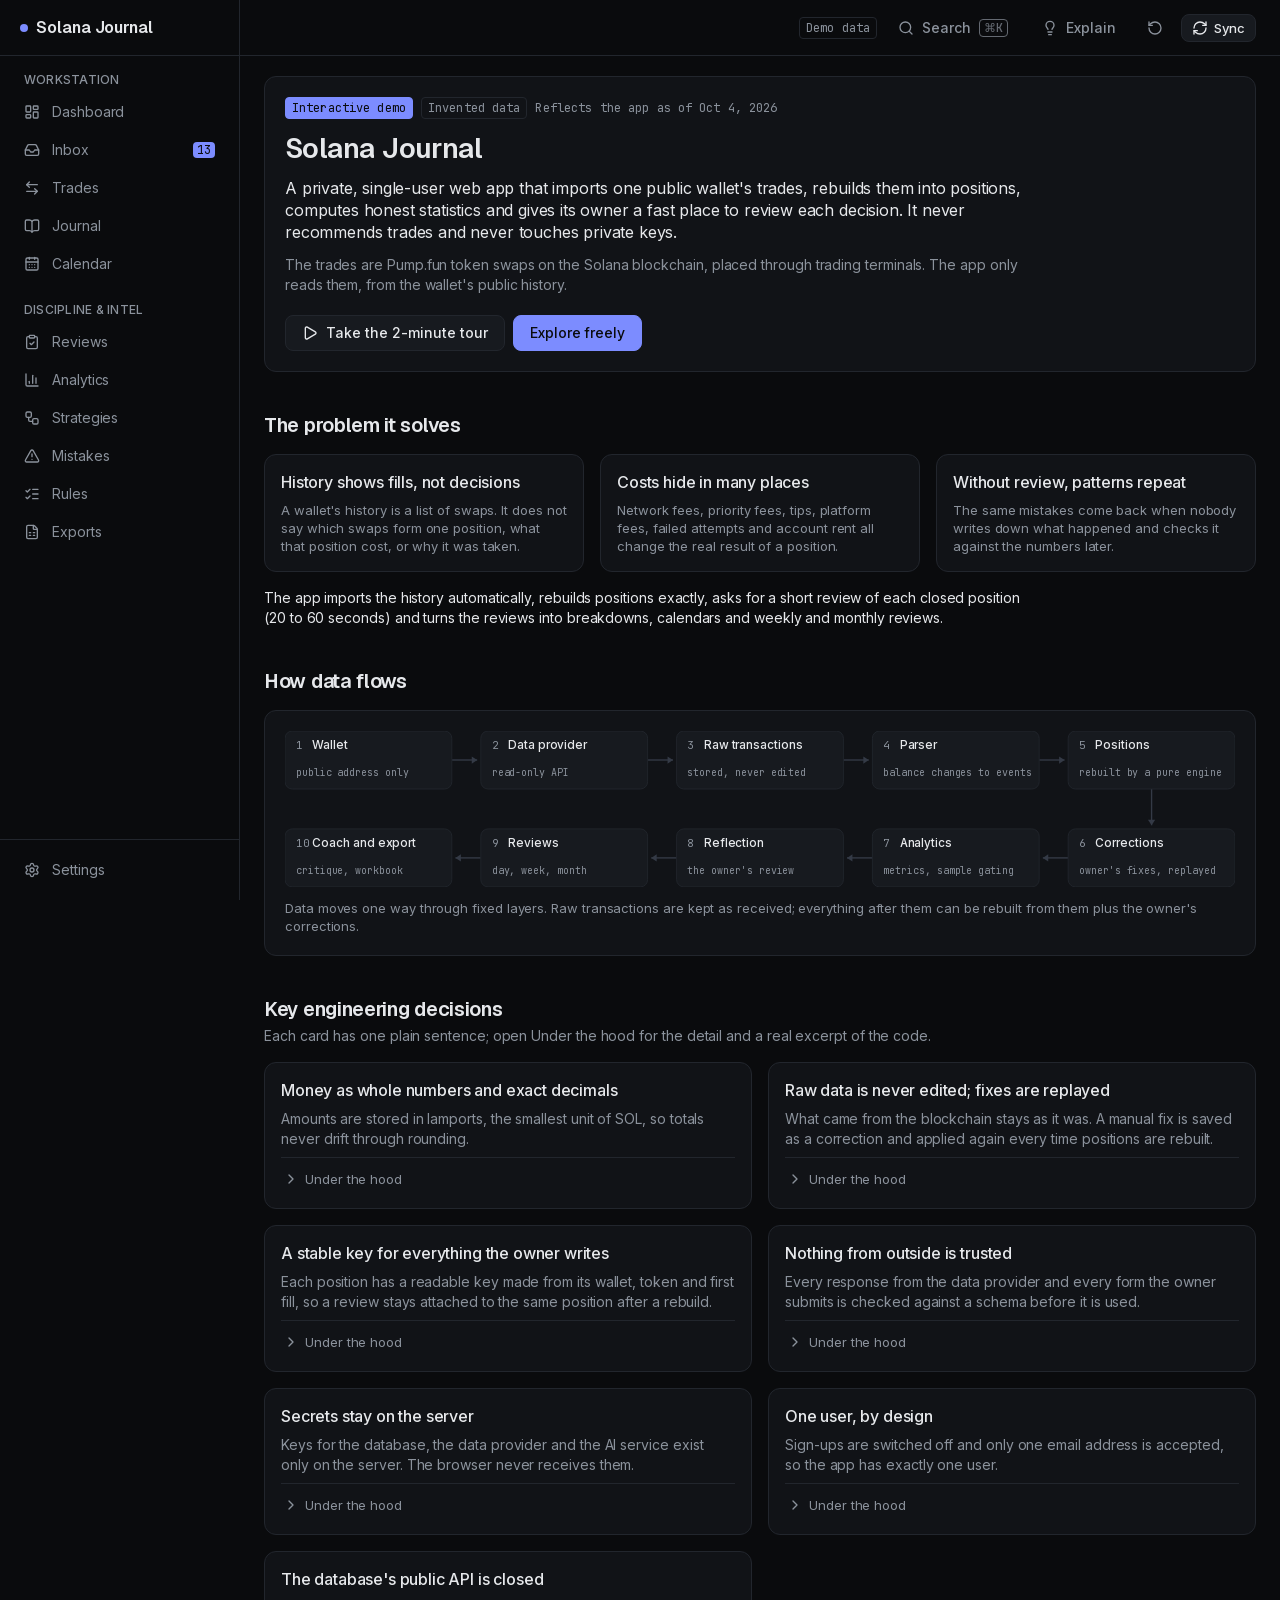
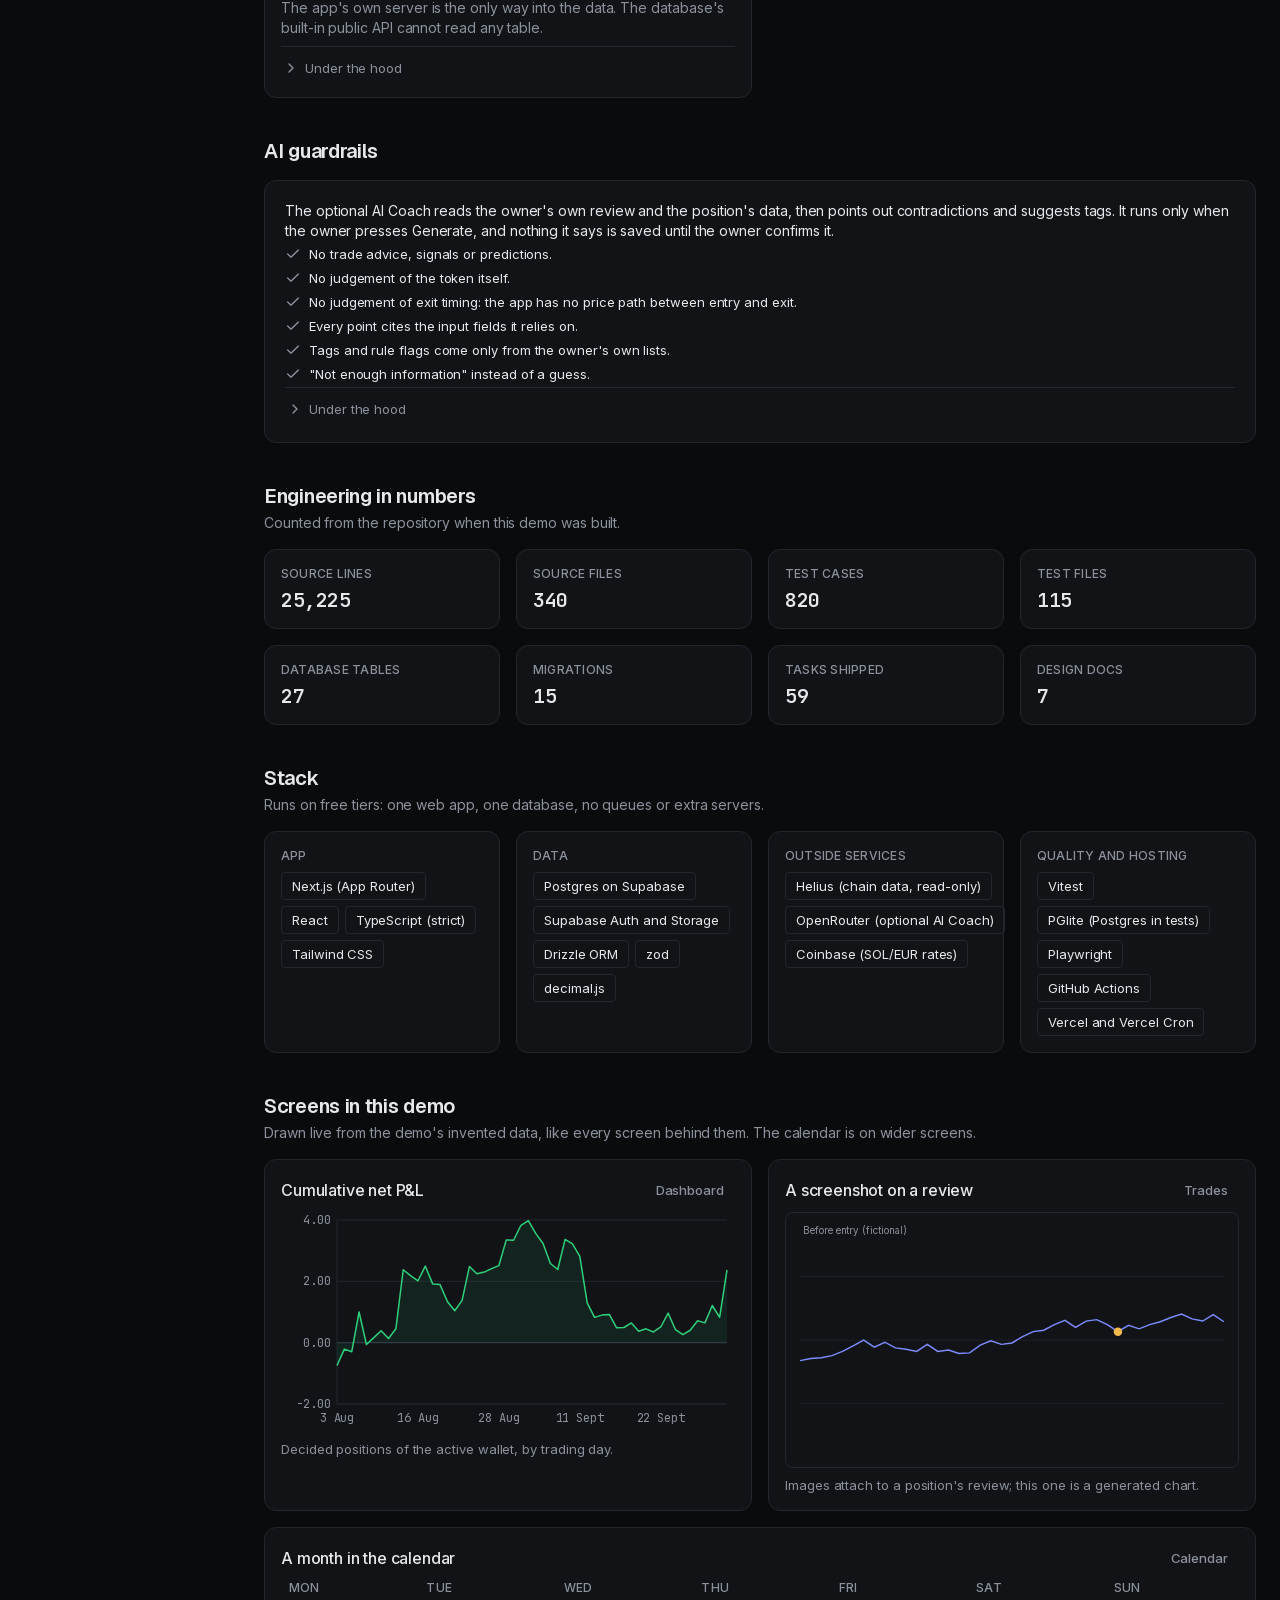
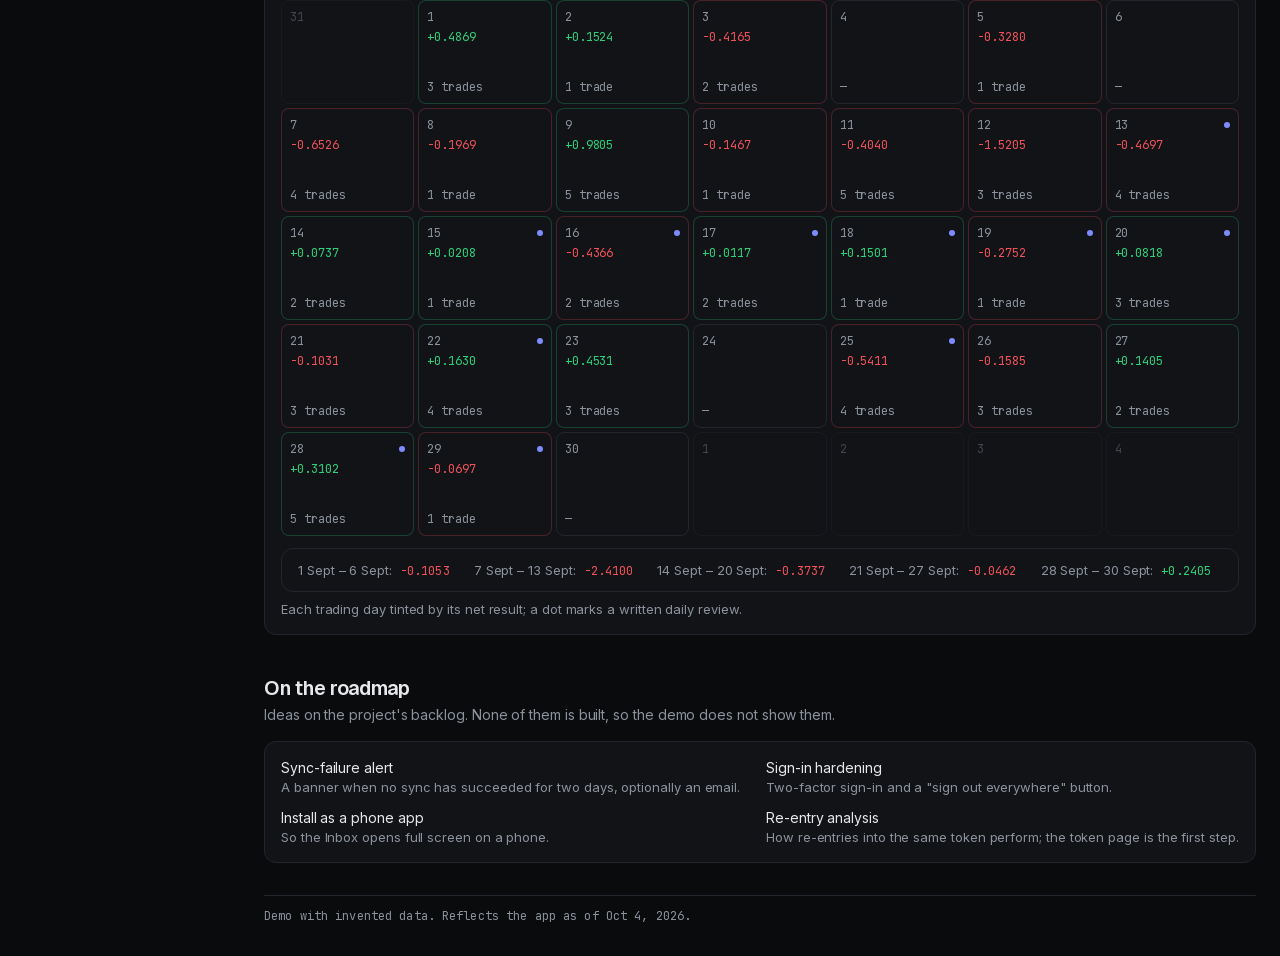
==== commit 522a1257: "Showcase Updated" ====
--- a/TradingJournalshowcase/index.html
+++ b/TradingJournalshowcase/index.html
@@ -18,10 +18,13 @@
     <link rel="stylesheet" href="css/trading.css" />
     <link rel="stylesheet" href="css/reflection.css" />
     <link rel="stylesheet" href="css/periods.css" />
+    <link rel="stylesheet" href="css/analytics.css" />
+    <link rel="stylesheet" href="css/system.css" />
     <script defer src="js/meta.js"></script>
     <script defer src="js/data.js"></script>
     <script defer src="js/stats.js"></script>
     <script defer src="js/core/icons.js"></script>
+    <script defer src="js/core/motion.js"></script>
     <script defer src="js/core/dom.js"></script>
     <script defer src="js/core/format.js"></script>
     <script defer src="js/core/engine.js"></script>
@@ -30,21 +33,28 @@
     <script defer src="js/core/periods.js"></script>
     <script defer src="js/core/store.js"></script>
     <script defer src="js/core/store-actions.js"></script>
+    <script defer src="js/core/store-system.js"></script>
     <script defer src="js/core/coach.js"></script>
     <script defer src="js/core/reflection.js"></script>
     <script defer src="js/core/fiat.js"></script>
     <script defer src="js/core/analytics.js"></script>
+    <script defer src="js/core/buckets.js"></script>
+    <script defer src="js/core/breakdowns.js"></script>
     <script defer src="js/core/trade-list.js"></script>
     <script defer src="js/core/calendar.js"></script>
     <script defer src="js/core/critiques.js"></script>
+    <script defer src="js/core/ledger.js"></script>
     <script defer src="js/core/widgets.js"></script>
     <script defer src="js/core/overlay.js"></script>
     <script defer src="js/core/lightbox.js"></script>
     <script defer src="js/core/charts.js"></script>
     <script defer src="js/core/grids.js"></script>
     <script defer src="js/core/sim.js"></script>
+    <script defer src="js/core/sync.js"></script>
+    <script defer src="js/core/palette.js"></script>
     <script defer src="js/explain/engine.js"></script>
     <script defer src="js/explain/markers.js"></script>
+    <script defer src="js/explain/tour.js"></script>
     <script defer src="js/explain/callouts/overview.js"></script>
     <script defer src="js/explain/callouts/kit.js"></script>
     <script defer src="js/explain/callouts/dashboard.js"></script>
@@ -57,11 +67,18 @@
     <script defer src="js/explain/callouts/calendar.js"></script>
     <script defer src="js/explain/callouts/journal.js"></script>
     <script defer src="js/explain/callouts/reviews.js"></script>
+    <script defer src="js/explain/callouts/analytics.js"></script>
+    <script defer src="js/explain/callouts/vocab.js"></script>
+    <script defer src="js/explain/callouts/shell.js"></script>
+    <script defer src="js/explain/callouts/settings.js"></script>
+    <script defer src="js/explain/callouts/exports.js"></script>
+    <script defer src="js/explain/callouts/tour.js"></script>
     <script defer src="js/core/shell.js"></script>
     <script defer src="js/screens/overview-content.js"></script>
     <script defer src="js/screens/overview.js"></script>
     <script defer src="js/screens/kit.js"></script>
     <script defer src="js/screens/trade-table.js"></script>
+    <script defer src="js/screens/health.js"></script>
     <script defer src="js/screens/dashboard.js"></script>
     <script defer src="js/screens/trades.js"></script>
     <script defer src="js/screens/trade-corrections.js"></script>
@@ -78,6 +95,15 @@
     <script defer src="js/screens/journal.js"></script>
     <script defer src="js/screens/review-stats.js"></script>
     <script defer src="js/screens/reviews.js"></script>
+    <script defer src="js/screens/group-table.js"></script>
+    <script defer src="js/screens/analytics.js"></script>
+    <script defer src="js/screens/vocab-editor.js"></script>
+    <script defer src="js/screens/vocab.js"></script>
+    <script defer src="js/screens/settings.js"></script>
+    <script defer src="js/screens/settings-panels.js"></script>
+    <script defer src="js/screens/settings-sol.js"></script>
+    <script defer src="js/screens/export-summary.js"></script>
+    <script defer src="js/screens/exports.js"></script>
     <script defer src="js/core/router.js"></script>
   </head>
   <body>
--- a/TradingJournalshowcase/css/tokens.css
+++ b/TradingJournalshowcase/css/tokens.css
@@ -99,6 +99,13 @@
 @keyframes pop-in { from { opacity: 0; transform: scale(0.98); } }
 @keyframes panel-in { from { transform: translateX(100%); } }
 @keyframes shimmer { to { transform: translateX(200%); } }
+@keyframes slide-from-right { from { opacity: 0; transform: translateX(12px); } }
+@keyframes slide-from-left { from { opacity: 0; transform: translateX(-12px); } }
+@keyframes card-enter { from { opacity: 0; transform: translateY(4px); } }
+@keyframes change-flash { from { opacity: 1; } to { opacity: 0; } }
+@keyframes grow-x { from { transform: scaleX(0); } }
+@keyframes grow-y { from { transform: scaleY(0); } }
+@keyframes spin { to { transform: rotate(360deg); } }
 
 /* The one reduced-motion switch, as in the app: everything ends at once. */
 @media (prefers-reduced-motion: reduce) {
--- a/TradingJournalshowcase/css/base.css
+++ b/TradingJournalshowcase/css/base.css
@@ -131,6 +131,9 @@
 }
 .nav-link:hover { background: var(--surface); color: var(--fg); }
 .nav-link[aria-current="page"] { background: var(--raised); color: var(--fg); }
+/* Until the sliding marker is measured, the current link draws its own bar. */
+.sidebar.has-marker .nav-link[aria-current="page"]::before { display: none; }
+.nav-marker { z-index: 1; width: 2px; height: 24px; margin-top: 6px; border-radius: 9999px; background: var(--accent); }
 .nav-link[aria-current="page"]::before {
   content: "";
   position: absolute;
@@ -208,7 +211,7 @@
   background: var(--bg);
   padding-bottom: env(safe-area-inset-bottom);
 }
-.bottom-nav ul { display: flex; }
+.bottom-nav ul { position: relative; display: flex; }
 .bottom-nav li { display: flex; flex: 1; }
 .bottom-slot {
   position: relative;
@@ -228,18 +231,20 @@
 .bottom-slot svg.icon { width: 20px; height: 20px; }
 .bottom-slot[aria-current="page"],
 .bottom-slot.is-active { color: var(--accent); }
-.bottom-slot[aria-current="page"]::before,
-.bottom-slot.is-active::before {
-  content: "";
+/* One marker for five equal slots: it slides by its own width per index. */
+.bottom-nav .bottom-marker {
   position: absolute;
   top: -1px;
-  left: 50%;
-  width: 32px;
-  height: 2px;
-  margin-left: -16px;
-  border-radius: 9999px;
-  background: var(--accent);
-}
+  left: 0;
+  display: flex;
+  width: 20%;
+  justify-content: center;
+  pointer-events: none;
+  transform: translateX(calc(var(--nav-index, 0) * 100%));
+  transition: transform var(--duration-base) var(--ease-out);
+}
+.bottom-nav .bottom-marker[hidden] { display: none; }
+.bottom-marker::before { content: ""; width: 32px; height: 2px; border-radius: 9999px; background: var(--accent); }
 .bottom-icon { position: relative; display: inline-flex; }
 .bottom-icon .nav-count { top: -6px; right: -12px; }
 
--- a/TradingJournalshowcase/css/components.css
+++ b/TradingJournalshowcase/css/components.css
@@ -15,8 +15,7 @@
   font-size: 14px;
   font-weight: 500;
   white-space: nowrap;
-  transition: color var(--duration-fast) var(--ease-out), background-color var(--duration-fast) var(--ease-out),
-    border-color var(--duration-fast) var(--ease-out), scale var(--duration-fast) var(--ease-out);
+  transition: color var(--duration-fast) var(--ease-out), background-color var(--duration-fast) var(--ease-out), border-color var(--duration-fast) var(--ease-out), scale var(--duration-fast) var(--ease-out);
 }
 .btn:active:not(:disabled) { scale: 0.97; }
 .btn:disabled,
@@ -115,8 +114,7 @@
   font-size: 13px;
   line-height: 18px;
   white-space: nowrap;
-  transition: color var(--duration-fast) var(--ease-out), background-color var(--duration-fast) var(--ease-out),
-    border-color var(--duration-fast) var(--ease-out);
+  transition: color var(--duration-fast) var(--ease-out), background-color var(--duration-fast) var(--ease-out), border-color var(--duration-fast) var(--ease-out);
 }
 .chip { height: 40px; color: var(--muted); }
 .tag { color: var(--fg); }
@@ -147,8 +145,7 @@
   border: 1px solid var(--line);
   border-radius: var(--radius-control);
   background: var(--surface);
-  transition: color var(--duration-fast) var(--ease-out), background-color var(--duration-fast) var(--ease-out),
-    border-color var(--duration-fast) var(--ease-out), scale var(--duration-fast) var(--ease-out);
+  transition: color var(--duration-fast) var(--ease-out), background-color var(--duration-fast) var(--ease-out), border-color var(--duration-fast) var(--ease-out), scale var(--duration-fast) var(--ease-out);
 }
 .grade-option:hover { border-color: var(--line-strong); }
 .grade-option:active { scale: 0.97; }
@@ -185,7 +182,7 @@
 }
 
 /* Underline tabs */
-.tablist { display: flex; gap: 16px; overflow-x: auto; border-bottom: 1px solid var(--line); }
+.tablist { position: relative; display: flex; gap: 16px; overflow-x: auto; border-bottom: 1px solid var(--line); }
 .tab {
   display: flex;
   height: 40px;
@@ -200,6 +197,34 @@
 .tab[aria-selected="true"],
 .tab[aria-current="page"] { border-bottom-color: var(--accent); color: var(--fg); }
 .tabpanel { padding-top: 16px; }
+
+/* Sliding selection markers (SJ.motion.slidingMarker): placed by JS, they slide with transform only. Until one is
+   measured its container lacks has-marker and the selected item draws its own background or underline. */
+.slide-marker { position: absolute; top: 0; left: 0; opacity: 0; pointer-events: none; transition: transform var(--duration-base) var(--ease-out); }
+.has-marker > .slide-marker { opacity: 1; }
+.slide-marker.is-jump { transition: none; }
+.segment-marker { border-radius: var(--radius-badge); background: var(--raised); }
+.segmented.has-marker .segment[aria-checked="true"] { background: transparent; }
+.tab-marker { top: auto; bottom: 0; width: 1px; height: 2px; background: var(--accent); transform-origin: left; }
+.tablist.has-marker .tab[aria-selected="true"],
+.tablist.has-marker .tab[aria-current="page"] { border-bottom-color: transparent; }
+
+/* Sync change flash: a neutral accent tint behind the content that fades out; the host keeps its size. */
+.flash-host { position: relative; isolation: isolate; }
+.change-flash {
+  position: absolute;
+  inset: 0;
+  z-index: -1;
+  border-radius: inherit;
+  background: rgb(124 140 255 / 0.15);
+  pointer-events: none;
+  animation: change-flash var(--duration-flash) var(--ease-out) both;
+}
+
+/* Count-up: the invisible final value under the frame keeps the width, so the unit never moves. */
+.ticker { display: inline-grid; }
+.ticker > [aria-hidden] { grid-area: 1 / 1; }
+.ticker-final { visibility: hidden; }
 
 /* Checklist row (a rule): box on the right; an unchecked alert row is tinted loss. */
 .check-row {
@@ -214,8 +239,7 @@
   background: var(--surface);
   color: var(--fg);
   text-align: left;
-  transition: color var(--duration-fast) var(--ease-out), background-color var(--duration-fast) var(--ease-out),
-    border-color var(--duration-fast) var(--ease-out);
+  transition: color var(--duration-fast) var(--ease-out), background-color var(--duration-fast) var(--ease-out), border-color var(--duration-fast) var(--ease-out);
 }
 .check-row:hover { border-color: var(--line-strong); }
 .check-row > .check-label { flex: 1; }
--- a/TradingJournalshowcase/css/charts.css
+++ b/TradingJournalshowcase/css/charts.css
@@ -28,6 +28,13 @@
 .chart-tooltip-label { margin-bottom: 4px; color: var(--muted); }
 .chart-empty { padding: 32px 0; text-align: center; }
 
+/* First-mount draw-in (600 ms): bars grow from the zero line, the line is wiped in from the left. Transform only. */
+.is-drawing .chart-bar { transform-box: fill-box; transform-origin: bottom; animation: grow-y var(--duration-slower) var(--ease-out) backwards; }
+.is-drawing .chart-bar.from-top { transform-origin: top; }
+.is-drawing .chart-bar.from-left { transform-origin: left; animation-name: grow-x; }
+.is-drawing .chart-bar.from-right { transform-origin: right; animation-name: grow-x; }
+.is-drawing .draw-wipe { transform-box: fill-box; transform-origin: left; animation: grow-x var(--duration-slower) var(--ease-out) backwards; }
+
 /* Weekday × two-hour heatmap: five opacity steps per colour; empty = surface; thin cells hatched and dimmed. */
 .hm-scroll { position: relative; overflow-x: auto; }
 .hm-grid { display: grid; min-width: 640px; gap: 4px; font-family: var(--font-mono); font-size: 12px; line-height: 16px; font-variant-numeric: tabular-nums; }
@@ -50,6 +57,8 @@
   opacity: 0.6;
 }
 .hm-empty { background: var(--surface); }
+/* First mount: a diagonal fade sweep, delays from SJ.motion.revealDelay (≤ 400 ms) so it ends within 600 ms. */
+.hm-reveal { animation: fade-in var(--duration-base) var(--ease-out) backwards; animation-delay: var(--delay, 0ms); }
 .hm-p0 { background: rgb(47 208 123 / 0.1); }
 .hm-p1 { background: rgb(47 208 123 / 0.2); }
 .hm-p2 { background: rgb(47 208 123 / 0.35); }
--- a/TradingJournalshowcase/css/screens.css
+++ b/TradingJournalshowcase/css/screens.css
@@ -6,6 +6,7 @@
   gap: 24px;
   animation: rise-in var(--duration-base) var(--ease-out) backwards;
 }
+.is-redraw > .page { animation: none; }
 .page-header {
   display: flex;
   flex-wrap: wrap;
--- a/TradingJournalshowcase/css/explain.css
+++ b/TradingJournalshowcase/css/explain.css
@@ -71,3 +71,48 @@
 .code pre { margin: 0; padding: 10px; overflow-x: auto; }
 .code code { color: var(--fg); white-space: pre; }
 
+
+/* Guided tour: a floating, non-modal panel above the bottom nav and below overlays (50), popovers (55) and toasts (60). */
+.tour {
+  position: fixed;
+  right: 16px;
+  bottom: calc(64px + env(safe-area-inset-bottom));
+  left: 16px;
+  z-index: 45;
+  max-width: 480px;
+  margin-inline: auto;
+  border: 1px solid var(--line-strong);
+  border-radius: var(--radius-card);
+  background: var(--raised);
+  box-shadow: var(--shadow-float);
+  animation: rise-in var(--duration-base) var(--ease-out) backwards;
+}
+.tour-body { display: flex; max-height: 40vh; flex-direction: column; gap: 6px; overflow-y: auto; padding: 14px 16px 10px; }
+.tour-links { display: flex; flex-wrap: wrap; gap: 4px 16px; }
+.tour-link {
+  display: inline-flex;
+  align-items: center;
+  gap: 6px;
+  min-height: 32px;
+  padding: 0;
+  border: 0;
+  background: none;
+  color: var(--accent);
+  cursor: pointer;
+  text-align: left;
+  transition: color var(--duration-fast) var(--ease-out);
+}
+.tour-link[hidden] { display: none; }
+.tour-link:hover { color: var(--fg); }
+.tour-link:focus-visible { outline: none; box-shadow: 0 0 0 1px var(--accent); border-radius: var(--radius-badge); }
+.tour-pill { display: flex; align-items: center; justify-content: space-between; gap: 8px; padding: 8px 10px 8px 16px; border-top: 1px solid var(--line); }
+.tour-step { color: var(--muted); white-space: nowrap; }
+.tour-actions { display: flex; gap: 4px; }
+/* The highlighted anchor of the current step. */
+.tour-target { outline: 2px solid var(--accent); outline-offset: 2px; scroll-margin-top: 72px; }
+/* Room below the page so its last part can scroll out from under the panel. */
+.has-tour .main { padding-bottom: calc(var(--tour-space, 0px) + 96px); }
+@media (min-width: 768px) {
+  .tour { bottom: 24px; }
+  .has-tour .main { padding-bottom: calc(var(--tour-space, 0px) + 48px); }
+}
--- a/TradingJournalshowcase/css/trading.css
+++ b/TradingJournalshowcase/css/trading.css
@@ -18,6 +18,7 @@
 /* Dashboard */
 .dash-primary { display: grid; grid-template-columns: repeat(2, minmax(0, 1fr)); gap: var(--gutter); }
 .dash-primary .dash-hero { grid-column: span 2 / span 2; }
+.dash-enter { animation: rise-in var(--duration-slow) var(--ease-out) backwards; animation-delay: var(--delay, 0ms); }
 .stat-link { display: block; border-radius: var(--radius-card); }
 .stat-link > .stat { height: 100%; transition: border-color var(--duration-fast) var(--ease-out); }
 .stat-link:hover > .stat { border-color: var(--line-strong); }
--- a/TradingJournalshowcase/css/reflection.css
+++ b/TradingJournalshowcase/css/reflection.css
@@ -7,8 +7,7 @@
 .inbox-progress .progress { flex: 1; }
 .inbox-progress > span { white-space: nowrap; }
 .inbox-card { display: flex; flex-direction: column; gap: 16px; }
-.card-enter { animation: card-enter 150ms var(--ease-out); }
-@keyframes card-enter { from { opacity: 0; transform: translateY(4px); } }
+.card-enter { animation: card-enter var(--duration-fast) var(--ease-out) backwards; }
 .inbox-card-head { display: flex; align-items: flex-start; gap: 12px; }
 .inbox-card-title { min-width: 0; flex: 1; }
 .inbox-card-title h2 { display: flex; flex-wrap: wrap; align-items: center; gap: 8px; font-family: var(--font-display); }
@@ -137,7 +136,6 @@
 .coach-body { display: flex; flex-direction: column; gap: 16px; margin-top: 16px; }
 .coach-pending { display: flex; align-items: center; gap: 8px; }
 .spin { animation: spin 1s linear infinite; }
-@keyframes spin { to { transform: rotate(360deg); } }
 .coach-error { padding: 8px 12px; border: 1px solid rgb(240 82 91 / 0.25); border-radius: var(--radius-control); background: rgb(240 82 91 / 0.08); color: var(--loss); }
 .coach-output { display: flex; flex-direction: column; gap: 16px; }
 .coach-section { display: flex; flex-direction: column; gap: 8px; }
--- a/TradingJournalshowcase/css/periods.css
+++ b/TradingJournalshowcase/css/periods.css
@@ -26,8 +26,6 @@
 .cal-month.move-next { animation: slide-from-right var(--duration-base) var(--ease-out) backwards; }
 .cal-month.move-prev { animation: slide-from-left var(--duration-base) var(--ease-out) backwards; }
 .cal-month.move-jump { animation: fade-in var(--duration-base) var(--ease-out) backwards; }
-@keyframes slide-from-right { from { opacity: 0; transform: translateX(12px); } }
-@keyframes slide-from-left { from { opacity: 0; transform: translateX(-12px); } }
 .cal-desktop { display: none; }
 .cal-table { display: flex; flex-direction: column; gap: 4px; }
 .cal-row { display: grid; grid-template-columns: repeat(7, minmax(0, 1fr)); gap: 4px; }
--- a/TradingJournalshowcase/css/analytics.css
+++ b/TradingJournalshowcase/css/analytics.css
@@ -0,0 +1,40 @@
+/* Analytics, Strategies, Mistakes and Rules (SH09): breakdown cards in one column, two from 1600 px (the app splits at
+   1280 px, where the eight columns would scroll beside the demo's sidebar); phone cards show a group's numbers as a
+   small definition grid. */
+
+.tabular { font-variant-numeric: tabular-nums; }
+.an-grid { display: grid; gap: var(--gutter); }
+.an-card { min-width: 0; }
+.an-body { display: flex; flex-direction: column; gap: 12px; min-width: 0; }
+.an-mobile { display: flex; flex-direction: column; gap: 8px; }
+.an-small { margin-left: 6px; }
+/* The heatmap's metric toggle drops below its title on a phone instead of squeezing it. */
+.an-card .card-head { flex-wrap: wrap; }
+.an-card .card-head > div:first-child { flex: 1 1 240px; }
+@media (min-width: 1600px) {
+  .an-grid { grid-template-columns: repeat(2, minmax(0, 1fr)); }
+}
+
+.group-grid { display: grid; grid-template-columns: repeat(3, minmax(0, 1fr)); gap: 8px 12px; margin: 0; }
+.group-grid > div { min-width: 0; }
+.group-grid dd { margin: 2px 0 0; overflow: hidden; text-overflow: ellipsis; white-space: nowrap; }
+
+.compare-row { display: flex; flex-wrap: wrap; gap: 4px 12px; padding-top: 12px; border-top: 1px solid var(--line); }
+
+/* Vocabulary pages */
+.vocab-name { display: flex; flex-direction: column; gap: 2px; min-width: 0; }
+.vocab-name > .text-body-sm { max-width: 48ch; overflow: hidden; text-overflow: ellipsis; white-space: nowrap; }
+.vocab-name-row { display: flex; align-items: center; gap: 8px; }
+.vocab-card { display: flex; flex-direction: column; gap: 12px; }
+.vocab-card-head { display: flex; align-items: flex-start; justify-content: space-between; gap: 8px; }
+.vocab-card-row { display: flex; align-items: center; gap: 12px; }
+.vocab-card-row .vocab-adherence { flex: 1; }
+.vocab-section { display: flex; flex-direction: column; gap: 12px; min-width: 0; }
+.vocab-sentences { display: flex; flex-direction: column; gap: 6px; margin: 0; padding: 0; list-style: none; }
+.vocab-stats { display: grid; gap: var(--gutter); }
+.vocab-auto { display: flex; flex-direction: column; align-items: flex-start; gap: 8px; }
+.vocab-adherence { display: flex; min-width: 160px; flex-direction: column; gap: 4px; }
+.vocab-form { display: flex; flex-direction: column; gap: 16px; }
+@media (min-width: 768px) {
+  .vocab-stats { grid-template-columns: minmax(0, 1fr) minmax(0, 2fr); }
+}
--- a/TradingJournalshowcase/css/system.css
+++ b/TradingJournalshowcase/css/system.css
@@ -0,0 +1,112 @@
+/* System screens (SH10): Settings, Rent & cashback, Exports, the data-health details and the Cmd+K palette.
+   Same tokens and spacing as the app. */
+
+/* Settings and Rent & cashback use the app's max-w-3xl column. */
+.page-narrow { width: 100%; max-width: 768px; }
+.set-grid { display: grid; grid-template-columns: minmax(0, 1fr); gap: 16px; }
+.set-grid-3 { grid-template-columns: repeat(2, minmax(0, 1fr)); }
+.set-item { display: flex; min-width: 0; flex-direction: column; gap: 4px; }
+.set-item dd { min-width: 0; overflow-wrap: anywhere; }
+.set-note { margin-top: 12px; }
+.set-form { display: flex; flex-direction: column; gap: 16px; }
+.set-fields { display: grid; gap: 16px; }
+.set-date { width: fit-content; }
+.set-form .field[hidden], .btn-row[hidden] { display: none; }
+.form-foot { display: flex; flex-wrap: wrap; align-items: center; justify-content: flex-end; gap: 12px; padding-top: 16px; border-top: 1px solid var(--line); }
+.form-foot > p { margin-right: auto; }
+.set-warning {
+  display: flex;
+  gap: 8px;
+  padding: 8px 12px;
+  border: 1px solid rgb(242 184 75 / 0.25);
+  border-radius: var(--radius-control);
+  background: rgb(242 184 75 / 0.08);
+  color: var(--warning);
+}
+.set-warning[hidden] { display: none; }
+.set-warning svg.icon { flex-shrink: 0; margin-top: 1px; }
+.set-details { margin-top: 16px; padding-top: 12px; border-top: 1px solid var(--line); }
+.set-details > summary { display: flex; align-items: center; gap: 4px; cursor: pointer; list-style: none; border-radius: var(--radius-badge); }
+.set-details > summary::-webkit-details-marker { display: none; }
+.set-details > summary:hover { color: var(--fg); }
+.set-details > summary:focus-visible { outline: none; box-shadow: 0 0 0 1px var(--accent); }
+.set-details[open] .hood-chevron { transform: rotate(90deg); }
+.set-failure { display: flex; flex-direction: column; gap: 2px; padding: 8px 0; border-bottom: 1px solid var(--line); }
+.set-failure:last-child { border-bottom: 0; }
+.set-steps { display: flex; flex-direction: column; gap: 6px; margin: 8px 0 0; padding-left: 20px; color: var(--muted); list-style: decimal; }
+.set-relink { align-items: flex-end; }
+.set-relink > .field { flex: 1; min-width: 200px; }
+@media (min-width: 640px) {
+  .set-grid-2, .set-fields { grid-template-columns: repeat(2, minmax(0, 1fr)); }
+  .set-grid-3 { grid-template-columns: repeat(3, minmax(0, 1fr)); }
+  .set-failure { flex-direction: row; gap: 12px; }
+}
+
+.sol-list > li { border-bottom: 1px solid var(--line); }
+.sol-list > li:last-child { border-bottom: 0; }
+.sol-sections { display: flex; flex-direction: column; gap: 16px; }
+.sol-item { display: flex; flex-direction: column; gap: 8px; padding: 12px 0; }
+.sol-row { display: flex; flex-wrap: wrap; align-items: center; justify-content: space-between; gap: 8px; }
+.sol-row-start { display: inline-flex; min-width: 0; flex-wrap: wrap; align-items: center; gap: 8px; }
+.sol-controls { display: flex; flex-wrap: wrap; align-items: flex-end; gap: 8px; }
+.sol-controls[hidden] { display: none; }
+.sol-controls > .field { min-width: 160px; flex: 1; }
+.sol-claim { flex-direction: row; flex-wrap: wrap; align-items: center; gap: 12px; }
+.sol-claim-text { display: flex; min-width: 0; flex: 1; flex-direction: column; }
+.sol-alloc { display: flex; max-height: 45vh; flex-direction: column; gap: 4px; overflow-y: auto; }
+.sol-alloc > li { display: flex; flex-direction: column; gap: 4px; }
+.sol-pages { margin-top: 12px; }
+
+/* Exports */
+.x-form { display: flex; flex-direction: column; gap: 16px; }
+.x-form > .segmented { align-self: flex-start; }
+.x-fields { display: grid; grid-template-columns: repeat(2, minmax(0, 1fr)); align-items: end; gap: 12px; }
+.x-fields > .field:last-of-type, .x-fields > button { grid-column: span 2 / span 2; }
+.x-fields > [hidden] { display: none; }
+.x-note { margin-top: 12px; }
+.x-grid { display: grid; gap: var(--gutter); }
+.x-stats { display: grid; grid-template-columns: repeat(2, minmax(0, 1fr)); gap: 12px; margin-bottom: 16px; }
+.x-flags { display: inline-flex; flex-wrap: wrap; gap: 4px; }
+.x-sheet { display: flex; flex-direction: column; gap: 12px; }
+.x-block { display: flex; flex-direction: column; gap: 8px; margin-top: 8px; }
+.x-lines > .x-line { display: flex; flex-wrap: wrap; justify-content: space-between; gap: 4px 16px; padding: 6px 0; border-bottom: 1px solid var(--line); }
+.x-lines > .x-line:last-child { border-bottom: 0; }
+.x-line > dd { min-width: 0; text-align: right; overflow-wrap: anywhere; }
+.x-line.is-sub > dt { padding-left: 16px; }
+.x-wrap { display: block; font-family: var(--font-sans); font-size: 13px; line-height: 18px; white-space: normal; text-align: left; }
+.x-wallets { display: inline-flex; flex-wrap: wrap; justify-content: flex-end; gap: 8px; }
+.x-notes { display: flex; flex-direction: column; }
+.x-note-row { display: flex; flex-direction: column; gap: 4px; padding: 10px 0; border-bottom: 1px solid var(--line); }
+.x-note-row:last-child { border-bottom: 0; }
+@media (min-width: 768px) {
+  .x-fields { display: flex; flex-wrap: wrap; }
+  .x-fields > .field { width: 176px; }
+  .x-fields > .field:last-of-type { width: 288px; }
+  .x-stats { grid-template-columns: repeat(4, minmax(0, 1fr)); }
+  .x-note-row { display: grid; grid-template-columns: 200px minmax(0, 1fr); gap: 16px; }
+}
+@media (min-width: 1280px) {
+  .x-grid { grid-template-columns: minmax(0, 2fr) minmax(0, 1fr); align-items: start; }
+}
+
+/* Data-health details */
+.health-details > li { display: flex; flex-direction: column; gap: 6px; padding: 12px 0; border-bottom: 1px solid var(--line); }
+.health-details > li:last-child { border-bottom: 0; }
+.health-detail-head { display: flex; align-items: center; gap: 12px; }
+.health-detail-head .health-count { width: 32px; text-align: left; }
+.health-detail-head > .text-body-md { flex: 1; min-width: 0; }
+.health-fix { align-self: flex-start; }
+
+/* Cmd+K palette */
+.palette { display: flex; flex-direction: column; gap: 12px; }
+.palette-list { display: flex; flex-direction: column; gap: 12px; }
+.palette-group { padding: 0 8px 4px; }
+.palette-option { display: flex; min-height: 44px; align-items: center; gap: 12px; padding: 6px 8px; border-radius: var(--radius-control); color: var(--fg); cursor: pointer; }
+.palette-option.is-active { background: var(--raised-hover); }
+.palette-option > svg.icon { flex-shrink: 0; }
+.palette-text { display: flex; min-width: 0; flex: 1; flex-direction: column; }
+.palette-text > span { overflow: hidden; text-overflow: ellipsis; white-space: nowrap; }
+@media (min-width: 768px) {
+  .palette-option { min-height: 36px; }
+  .palette-input { height: 36px; }
+}
